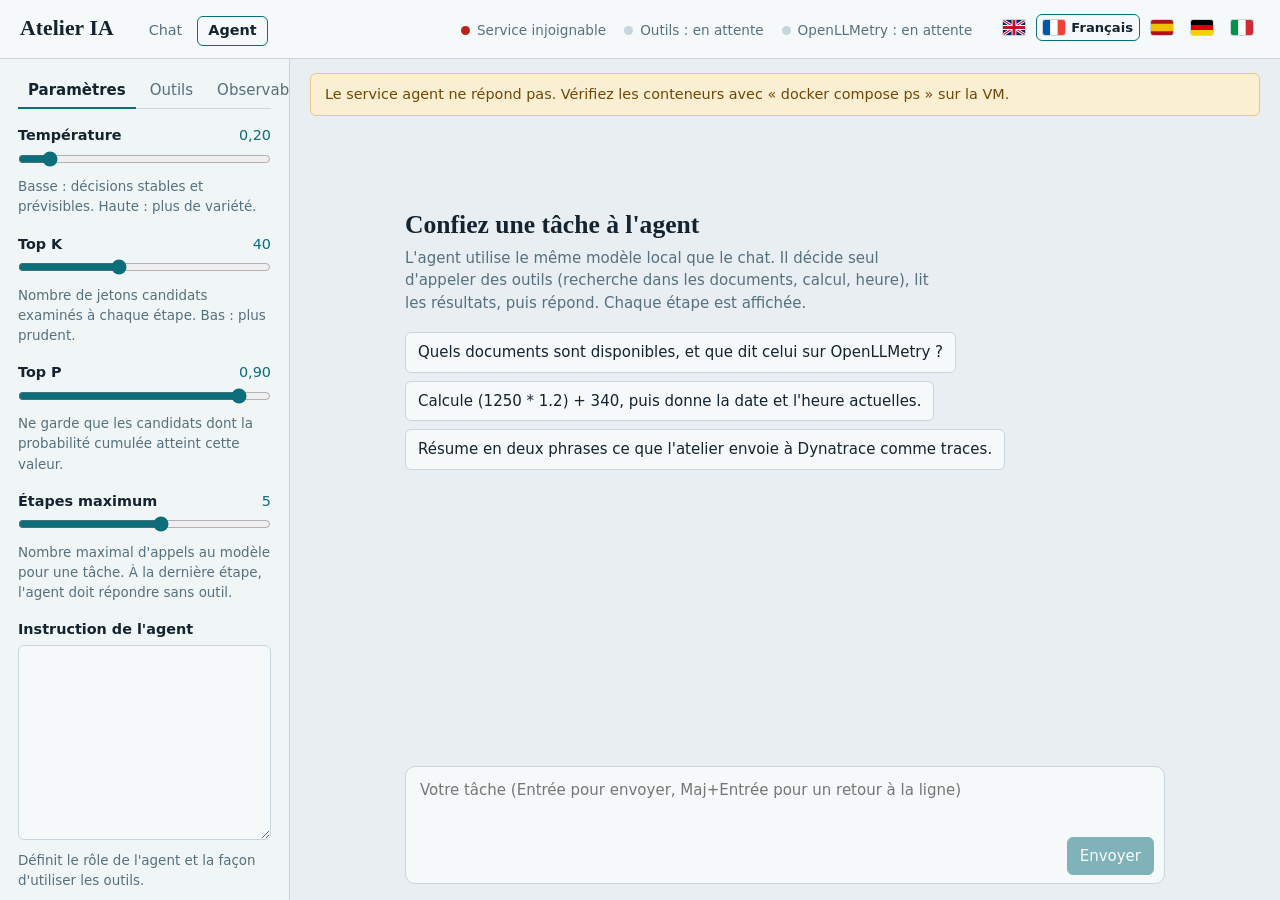
==== stack/web/agent.html @ d4baf5bd "Adding agentic AI, adding MCP exercise" ====
<!doctype html>
<html lang="fr">
<head>
<meta charset="utf-8">
<meta name="viewport" content="width=device-width, initial-scale=1">
<title>Atelier IA - Agent</title>
<link rel="stylesheet" href="common.css">
<style>
  /* agent steps */
  .agent { margin: 0 0 22px; border-left: 3px solid var(--accent); padding-left: 16px; }
  .step { margin: 0 0 12px; }
  .step-h { color: var(--muted); font-size: .78rem; font-weight: 600; text-transform: uppercase; letter-spacing: .04em; margin: 0 0 4px; }
  .step .stext { font-family: var(--serif); font-size: 1.02rem; line-height: 1.6; overflow-wrap: anywhere; }
  .step.thought .stext { color: var(--muted); font-style: italic; }
  .step.final .stext { font-size: 1.05rem; line-height: 1.65; }
  .tool {
    margin: 6px 0; padding: 8px 12px; border-radius: 6px; font-family: var(--ui);
    background: var(--note); color: var(--note-ink); border: 1px solid var(--note-line); font-size: .85rem;
  }
  .tool .th { display: flex; flex-wrap: wrap; gap: 4px 10px; align-items: baseline; }
  .tool .tn { font-weight: 700; font-family: ui-monospace, SFMono-Regular, Menlo, Consolas, monospace; }
  .tool .ta { font-family: ui-monospace, SFMono-Regular, Menlo, Consolas, monospace; font-size: .8rem; overflow-wrap: anywhere; }
  .tool .tr { margin: 6px 0 0; white-space: pre-wrap; overflow-wrap: anywhere; max-height: 9.5em; overflow: auto; cursor: pointer; }
  .tool .tr.open { max-height: none; }
  .tool .wait { opacity: .75; }
  .agent .err { color: var(--err); font-family: var(--ui); font-size: .95rem; }
</style>
</head>
<body>

<header class="top">
  <h1 data-i18n="title">Atelier IA</h1>
  <nav class="pages" aria-label="Pages">
    <a href="/" data-i18n="navChat">Chat</a>
    <a href="/agent.html" aria-current="page" data-i18n="navAgent">Agent</a>
  </nav>
  <div class="status" aria-live="polite">
    <span class="chip" id="st-model"><i class="dot"></i><span></span></span>
    <span class="chip off" id="st-tools"><i class="dot"></i><span></span></span>
    <span class="chip off" id="st-otel"><i class="dot"></i><span></span></span>
  </div>
  <div class="lang" id="lang" role="group" aria-label="Language"></div>
</header>

<div class="shell">
  <aside class="kb">
    <div class="tabs" role="tablist" data-i18n-aria="tabsAria" aria-label="">
      <button type="button" role="tab" id="tab-settings" aria-controls="panel-settings" aria-selected="true" data-i18n="tabSettings">Paramètres</button>
      <button type="button" role="tab" id="tab-tools" aria-controls="panel-tools" aria-selected="false" tabindex="-1" data-i18n="tabTools">Outils</button>
      <button type="button" role="tab" id="tab-obs" aria-controls="panel-obs" aria-selected="false" tabindex="-1" data-i18n="tabObs">Observability</button>
    </div>

    <section id="panel-settings" role="tabpanel" aria-labelledby="tab-settings">
      <div class="field">
        <label for="s-temp"><span data-i18n="temp">Température</span> <output id="o-temp"></output></label>
        <input type="range" id="s-temp" min="0" max="2" step="0.05">
        <p class="hint" data-i18n="tempHint"></p>
      </div>
      <div class="field">
        <label for="s-topk">Top K <output id="o-topk"></output></label>
        <input type="range" id="s-topk" min="1" max="100" step="1">
        <p class="hint" data-i18n="topkHint"></p>
      </div>
      <div class="field">
        <label for="s-topp">Top P <output id="o-topp"></output></label>
        <input type="range" id="s-topp" min="0" max="1" step="0.05">
        <p class="hint" data-i18n="toppHint"></p>
      </div>
      <div class="field">
        <label for="s-steps"><span data-i18n="steps">Étapes maximum</span> <output id="o-steps"></output></label>
        <input type="range" id="s-steps" min="1" max="8" step="1">
        <p class="hint" data-i18n="stepsHint"></p>
      </div>
      <div class="field">
        <label for="s-system" data-i18n="system">Instruction de l'agent</label>
        <textarea id="s-system" rows="9" spellcheck="false"></textarea>
        <p class="hint" data-i18n="systemHint"></p>
      </div>
      <button class="btn ghost" id="s-reset" type="button" data-i18n="reset">Rétablir les valeurs par défaut</button>
      <p class="hint" style="margin-top:10px" data-i18n="resetNote"></p>
    </section>

    <section id="panel-tools" role="tabpanel" aria-labelledby="tab-tools" hidden>
      <p class="hint" data-i18n="toolsHint"></p>
      <ul id="tools-list"></ul>
      <h3 class="mcp-h" id="mcp-head"></h3>
      <ul id="mcp-status"></ul>
    </section>

    <section id="panel-obs" role="tabpanel" aria-labelledby="tab-obs" hidden>
      <p class="hint" data-i18n="obsHint"></p>
      <p class="hint" id="obs-service"></p>
    </section>
  </aside>

  <main class="codeview" id="codeview" hidden>
    <div class="file" id="code-file">app/telemetry.py</div>
    <pre><code id="code-body"></code></pre>
  </main>

  <main class="chat" id="chatview">
    <div id="notice" class="notice" hidden></div>
    <div id="log" role="log" aria-live="polite">
      <div class="col" id="messages">
        <section id="empty">
          <h2 data-i18n="emptyTitle">Confiez une tâche à l'agent</h2>
          <p data-i18n="emptyText"></p>
          <div class="starters">
            <button type="button" data-i18n="starter1"></button>
            <button type="button" data-i18n="starter2"></button>
            <button type="button" data-i18n="starter3"></button>
          </div>
        </section>
      </div>
    </div>
    <form id="composer" autocomplete="off">
      <div class="col">
        <textarea id="q" rows="2" data-i18n-ph="placeholder" data-i18n-aria="qAria" placeholder="" aria-label=""></textarea>
        <div class="row">
          <span class="hint" style="margin:0" id="run-hint"></span>
          <button class="btn" id="send" type="submit" data-i18n="send">Envoyer</button>
        </div>
      </div>
    </form>
  </main>
</div>

<style>
  #tools-list, #mcp-status { list-style: none; margin: 0; padding: 0; }
  .mcp-h { font-size: .8rem; text-transform: uppercase; letter-spacing: .04em; color: var(--muted); margin: 18px 0 6px; }
  #mcp-status li { padding: 5px 0; font-size: .85rem; overflow-wrap: anywhere; }
  #mcp-status li.ko { color: var(--err); }
  #mcp-status li.ok::before { content: "● "; color: var(--ok); }
  #tools-list .src { font-size: .72rem; color: var(--note-ink); background: var(--note); border: 1px solid var(--note-line); border-radius: 4px; padding: 0 5px; margin-left: 6px; font-family: var(--ui); font-weight: 600; }
  #tools-list li { padding: 8px 0; border-bottom: 1px solid var(--line); font-size: .86rem; }
  #tools-list .n { font-family: ui-monospace, SFMono-Regular, Menlo, Consolas, monospace; font-weight: 700; display: block; }
  #tools-list .d { color: var(--muted); }
</style>

<script src="common.js"></script>
<script>
const API = "/agent/api";
const I18N = {
  fr: {
    title: "Atelier IA", pageTitle: "Atelier IA - Agent", navChat: "Chat", navAgent: "Agent", tabsAria: "Panneau latéral",
    tabSettings: "Paramètres", tabTools: "Outils", tabObs: "Observability", mcpNone: "Aucun fichier mcp.json : créez-le dans VS Code web (dossier {file}) pour ajouter des outils MCP.", mcpOk: "{name} : {n} outil(s) MCP", mcpKo: "{name} : {error}", mcpHead: "Serveurs MCP",
    temp: "Température", tempHint: "Basse : décisions stables et prévisibles. Haute : plus de variété.",
    topkHint: "Nombre de jetons candidats examinés à chaque étape. Bas : plus prudent.",
    toppHint: "Ne garde que les candidats dont la probabilité cumulée atteint cette valeur.",
    steps: "Étapes maximum", stepsHint: "Nombre maximal d'appels au modèle pour une tâche. À la dernière étape, l'agent doit répondre sans outil.",
    system: "Instruction de l'agent", systemHint: "Définit le rôle de l'agent et la façon d'utiliser les outils.",
    reset: "Rétablir les valeurs par défaut", resetNote: "Les réglages s'appliquent à la prochaine tâche.",
    toolsHint: "Outils que l'agent peut appeler. Le modèle choisit seul quand et avec quels arguments.",
    obsHint: "Code qui configure OpenLLMetry (Traceloop) pour envoyer les traces de l'agent vers Dynatrace AI Observability.",
    obsLoading: "Chargement du code…", obsFail: "Code indisponible.", obsService: "Service Dynatrace : {service}",
    emptyTitle: "Confiez une tâche à l'agent",
    emptyText: "L'agent utilise le même modèle local que le chat. Il décide seul d'appeler des outils (recherche dans les documents, calcul, heure), lit les résultats, puis répond. Chaque étape est affichée.",
    starter1: "Quels documents sont disponibles, et que dit celui sur OpenLLMetry ?",
    starter2: "Calcule (1250 * 1.2) + 340, puis donne la date et l'heure actuelles.",
    starter3: "Résume en deux phrases ce que l'atelier envoie à Dynatrace comme traces.",
    placeholder: "Votre tâche (Entrée pour envoyer, Maj+Entrée pour un retour à la ligne)", qAria: "Votre tâche", send: "Envoyer",
    stModelWait: "Modèle : en attente", stModelOk: "Modèle : {model}", stModelPull: "Modèle : téléchargement de {model}",
    stTools: "Outils : {n}", stToolsWait: "Outils : en attente",
    stOtelWait: "OpenLLMetry : en attente", stOtelOn: "OpenLLMetry : actif", stOtelOff: "OpenLLMetry : désactivé",
    unreachable: "Service injoignable",
    noticePull: "Le modèle {model} se télécharge sur la VM. L'agent sera disponible dans quelques minutes.",
    noticeDown: "Le service agent ne répond pas. Vérifiez les conteneurs avec « docker compose ps » sur la VM.",
    stepLabel: "Étape {n}", running: "L'agent réfléchit…", toolArgs: "Appel", noResult: "Exécution de l'outil…",
    expand: "Cliquer pour déplier", nothing: "L'agent n'a rien renvoyé.", error: "Erreur {status}",
    metaDone: "{steps} étapes, {n} jetons, {total} s au total. Réglages : température {t}, top K {k}, top P {p}.",
  },
  en: {
    title: "AI Workshop", pageTitle: "AI Workshop - Agent", navChat: "Chat", navAgent: "Agent", tabsAria: "Side panel",
    tabSettings: "Settings", tabTools: "Tools", tabObs: "Observability", mcpNone: "No mcp.json file: create it in VS Code web (folder {file}) to add MCP tools.", mcpOk: "{name}: {n} MCP tool(s)", mcpKo: "{name}: {error}", mcpHead: "MCP servers",
    temp: "Temperature", tempHint: "Low: stable, predictable decisions. High: more variety.",
    topkHint: "Number of candidate tokens considered at each step. Low: more cautious.",
    toppHint: "Keeps only the candidates whose cumulative probability reaches this value.",
    steps: "Maximum steps", stepsHint: "Maximum number of model calls for one task. On the last step the agent must answer without a tool.",
    system: "Agent instruction", systemHint: "Defines the agent's role and how it uses the tools.",
    reset: "Restore default values", resetNote: "Settings apply to the next task.",
    toolsHint: "Tools the agent can call. The model decides on its own when to call them and with which arguments.",
    obsHint: "Code that configures OpenLLMetry (Traceloop) to send the agent traces to Dynatrace AI Observability.",
    obsLoading: "Loading code…", obsFail: "Code unavailable.", obsService: "Dynatrace service: {service}",
    emptyTitle: "Give the agent a task",
    emptyText: "The agent uses the same local model as the chat. It decides on its own to call tools (document search, calculator, clock), reads the results, then answers. Every step is shown.",
    starter1: "Which documents are available, and what does the one about OpenLLMetry say?",
    starter2: "Compute (1250 * 1.2) + 340, then give the current date and time.",
    starter3: "Summarize in two sentences what the workshop sends to Dynatrace as traces.",
    placeholder: "Your task (Enter to send, Shift+Enter for a new line)", qAria: "Your task", send: "Send",
    stModelWait: "Model: waiting", stModelOk: "Model: {model}", stModelPull: "Model: downloading {model}",
    stTools: "Tools: {n}", stToolsWait: "Tools: waiting",
    stOtelWait: "OpenLLMetry: waiting", stOtelOn: "OpenLLMetry: active", stOtelOff: "OpenLLMetry: disabled",
    unreachable: "Service unreachable",
    noticePull: "The model {model} is being downloaded on the VM. The agent will be available in a few minutes.",
    noticeDown: "The agent service is not responding. Check the containers with \"docker compose ps\" on the VM.",
    stepLabel: "Step {n}", running: "The agent is thinking…", toolArgs: "Call", noResult: "Running the tool…",
    expand: "Click to expand", nothing: "The agent returned nothing.", error: "Error {status}",
    metaDone: "{steps} steps, {n} tokens, {total} s total. Settings: temperature {t}, top K {k}, top P {p}.",
  },
  es: {
    title: "Taller de IA", pageTitle: "Taller de IA - Agente", navChat: "Chat", navAgent: "Agente", tabsAria: "Panel lateral",
    tabSettings: "Ajustes", tabTools: "Herramientas", tabObs: "Observability", mcpNone: "Ningún archivo mcp.json: créelo en VS Code web (carpeta {file}) para añadir herramientas MCP.", mcpOk: "{name}: {n} herramienta(s) MCP", mcpKo: "{name}: {error}", mcpHead: "Servidores MCP",
    temp: "Temperatura", tempHint: "Baja: decisiones estables y predecibles. Alta: más variedad.",
    topkHint: "Número de tokens candidatos examinados en cada paso. Bajo: más prudente.",
    toppHint: "Conserva solo los candidatos cuya probabilidad acumulada alcanza este valor.",
    steps: "Pasos máximos", stepsHint: "Número máximo de llamadas al modelo para una tarea. En el último paso, el agente debe responder sin herramienta.",
    system: "Instrucción del agente", systemHint: "Define el rol del agente y cómo usa las herramientas.",
    reset: "Restablecer valores predeterminados", resetNote: "Los ajustes se aplican a la siguiente tarea.",
    toolsHint: "Herramientas que el agente puede llamar. El modelo decide solo cuándo y con qué argumentos.",
    obsHint: "Código que configura OpenLLMetry (Traceloop) para enviar las trazas del agente a Dynatrace AI Observability.",
    obsLoading: "Cargando el código…", obsFail: "Código no disponible.", obsService: "Servicio Dynatrace: {service}",
    emptyTitle: "Encargue una tarea al agente",
    emptyText: "El agente usa el mismo modelo local que el chat. Decide solo llamar a herramientas (búsqueda en documentos, calculadora, hora), lee los resultados y responde. Se muestra cada paso.",
    starter1: "¿Qué documentos hay disponibles y qué dice el de OpenLLMetry?",
    starter2: "Calcula (1250 * 1.2) + 340 y luego indica la fecha y hora actuales.",
    starter3: "Resume en dos frases qué trazas envía el taller a Dynatrace.",
    placeholder: "Su tarea (Intro para enviar, Mayús+Intro para salto de línea)", qAria: "Su tarea", send: "Enviar",
    stModelWait: "Modelo: en espera", stModelOk: "Modelo: {model}", stModelPull: "Modelo: descargando {model}",
    stTools: "Herramientas: {n}", stToolsWait: "Herramientas: en espera",
    stOtelWait: "OpenLLMetry: en espera", stOtelOn: "OpenLLMetry: activo", stOtelOff: "OpenLLMetry: desactivado",
    unreachable: "Servicio inaccesible",
    noticePull: "El modelo {model} se está descargando en la VM. El agente estará disponible en unos minutos.",
    noticeDown: "El servicio del agente no responde. Compruebe los contenedores con «docker compose ps» en la VM.",
    stepLabel: "Paso {n}", running: "El agente está pensando…", toolArgs: "Llamada", noResult: "Ejecutando la herramienta…",
    expand: "Clic para desplegar", nothing: "El agente no ha devuelto nada.", error: "Error {status}",
    metaDone: "{steps} pasos, {n} tokens, {total} s en total. Ajustes: temperatura {t}, top K {k}, top P {p}.",
  },
  de: {
    title: "KI-Workshop", pageTitle: "KI-Workshop - Agent", navChat: "Chat", navAgent: "Agent", tabsAria: "Seitenleiste",
    tabSettings: "Einstellungen", tabTools: "Werkzeuge", tabObs: "Observability", mcpNone: "Keine mcp.json-Datei: Legen Sie sie in VS Code web an (Ordner {file}), um MCP-Werkzeuge hinzuzufügen.", mcpOk: "{name}: {n} MCP-Werkzeug(e)", mcpKo: "{name}: {error}", mcpHead: "MCP-Server",
    temp: "Temperatur", tempHint: "Niedrig: stabile, vorhersehbare Entscheidungen. Hoch: mehr Abwechslung.",
    topkHint: "Anzahl der in jedem Schritt geprüften Kandidaten-Tokens. Niedrig: vorsichtiger.",
    toppHint: "Behält nur die Kandidaten, deren kumulierte Wahrscheinlichkeit diesen Wert erreicht.",
    steps: "Maximale Schritte", stepsHint: "Maximale Anzahl Modellaufrufe pro Aufgabe. Im letzten Schritt muss der Agent ohne Werkzeug antworten.",
    system: "Anweisung des Agenten", systemHint: "Legt die Rolle des Agenten fest und wie er die Werkzeuge nutzt.",
    reset: "Standardwerte wiederherstellen", resetNote: "Die Einstellungen gelten für die nächste Aufgabe.",
    toolsHint: "Werkzeuge, die der Agent aufrufen kann. Das Modell entscheidet selbst, wann und mit welchen Argumenten.",
    obsHint: "Code, der OpenLLMetry (Traceloop) konfiguriert, um die Agent-Traces an Dynatrace AI Observability zu senden.",
    obsLoading: "Code wird geladen…", obsFail: "Code nicht verfügbar.", obsService: "Dynatrace-Dienst: {service}",
    emptyTitle: "Geben Sie dem Agenten eine Aufgabe",
    emptyText: "Der Agent nutzt dasselbe lokale Modell wie der Chat. Er entscheidet selbst, Werkzeuge aufzurufen (Dokumentsuche, Taschenrechner, Uhr), liest die Ergebnisse und antwortet. Jeder Schritt wird angezeigt.",
    starter1: "Welche Dokumente sind verfügbar, und was steht in dem zu OpenLLMetry?",
    starter2: "Berechne (1250 * 1.2) + 340 und nenne dann Datum und Uhrzeit.",
    starter3: "Fasse in zwei Sätzen zusammen, welche Traces der Workshop an Dynatrace sendet.",
    placeholder: "Ihre Aufgabe (Enter zum Senden, Umschalt+Enter für einen Zeilenumbruch)", qAria: "Ihre Aufgabe", send: "Senden",
    stModelWait: "Modell: wartet", stModelOk: "Modell: {model}", stModelPull: "Modell: Download von {model}",
    stTools: "Werkzeuge: {n}", stToolsWait: "Werkzeuge: warten",
    stOtelWait: "OpenLLMetry: wartet", stOtelOn: "OpenLLMetry: aktiv", stOtelOff: "OpenLLMetry: deaktiviert",
    unreachable: "Dienst nicht erreichbar",
    noticePull: "Das Modell {model} wird auf die VM heruntergeladen. Der Agent ist in wenigen Minuten verfügbar.",
    noticeDown: "Der Agent-Dienst antwortet nicht. Prüfen Sie die Container mit „docker compose ps“ auf der VM.",
    stepLabel: "Schritt {n}", running: "Der Agent denkt nach…", toolArgs: "Aufruf", noResult: "Werkzeug läuft…",
    expand: "Zum Ausklappen klicken", nothing: "Der Agent hat nichts zurückgegeben.", error: "Fehler {status}",
    metaDone: "{steps} Schritte, {n} Tokens, {total} s insgesamt. Einstellungen: Temperatur {t}, Top K {k}, Top P {p}.",
  },
  it: {
    title: "Laboratorio IA", pageTitle: "Laboratorio IA - Agente", navChat: "Chat", navAgent: "Agente", tabsAria: "Pannello laterale",
    tabSettings: "Impostazioni", tabTools: "Strumenti", tabObs: "Observability", mcpNone: "Nessun file mcp.json: crealo in VS Code web (cartella {file}) per aggiungere strumenti MCP.", mcpOk: "{name}: {n} strumento/i MCP", mcpKo: "{name}: {error}", mcpHead: "Server MCP",
    temp: "Temperatura", tempHint: "Bassa: decisioni stabili e prevedibili. Alta: più varietà.",
    topkHint: "Numero di token candidati esaminati a ogni passo. Basso: più prudente.",
    toppHint: "Mantiene solo i candidati la cui probabilità cumulativa raggiunge questo valore.",
    steps: "Passi massimi", stepsHint: "Numero massimo di chiamate al modello per un compito. All'ultimo passo l'agente deve rispondere senza strumenti.",
    system: "Istruzione dell'agente", systemHint: "Definisce il ruolo dell'agente e come usa gli strumenti.",
    reset: "Ripristina i valori predefiniti", resetNote: "Le impostazioni si applicano al prossimo compito.",
    toolsHint: "Strumenti che l'agente può chiamare. Il modello decide da solo quando e con quali argomenti.",
    obsHint: "Codice che configura OpenLLMetry (Traceloop) per inviare le tracce dell'agente a Dynatrace AI Observability.",
    obsLoading: "Caricamento del codice…", obsFail: "Codice non disponibile.", obsService: "Servizio Dynatrace: {service}",
    emptyTitle: "Affida un compito all'agente",
    emptyText: "L'agente usa lo stesso modello locale della chat. Decide da solo di chiamare strumenti (ricerca nei documenti, calcolatrice, orologio), legge i risultati e risponde. Ogni passo è mostrato.",
    starter1: "Quali documenti sono disponibili e cosa dice quello su OpenLLMetry?",
    starter2: "Calcola (1250 * 1.2) + 340, poi indica la data e l'ora attuali.",
    starter3: "Riassumi in due frasi quali tracce il laboratorio invia a Dynatrace.",
    placeholder: "Il tuo compito (Invio per inviare, Maiusc+Invio per andare a capo)", qAria: "Il tuo compito", send: "Invia",
    stModelWait: "Modello: in attesa", stModelOk: "Modello: {model}", stModelPull: "Modello: download di {model}",
    stTools: "Strumenti: {n}", stToolsWait: "Strumenti: in attesa",
    stOtelWait: "OpenLLMetry: in attesa", stOtelOn: "OpenLLMetry: attivo", stOtelOff: "OpenLLMetry: disattivato",
    unreachable: "Servizio non raggiungibile",
    noticePull: "Il modello {model} è in download sulla VM. L'agente sarà disponibile tra pochi minuti.",
    noticeDown: "Il servizio agente non risponde. Controlla i container con «docker compose ps» sulla VM.",
    stepLabel: "Passo {n}", running: "L'agente sta pensando…", toolArgs: "Chiamata", noResult: "Esecuzione dello strumento…",
    expand: "Clicca per espandere", nothing: "L'agente non ha restituito nulla.", error: "Errore {status}",
    metaDone: "{steps} passi, {n} token, {total} s in totale. Impostazioni: temperatura {t}, top K {k}, top P {p}.",
  },
};
const i18n = makeI18n(I18N);
const t = i18n.t;

const logEl = $("log"), messages = $("messages"), qEl = $("q"), sendBtn = $("send");
let history = [], busy = false, health = null, linkDown = false, toolsInfo = [];

/* ---------- status ---------- */
function setChip(id, cls, label) { const el = $(id); el.className = "chip " + cls; el.lastElementChild.textContent = label; }
function showNotice(text) { const n = $("notice"); n.hidden = !text; n.textContent = text || ""; }
function renderStatus() {
  const h = health;
  if (!h) {
    setChip("st-model", linkDown ? "err" : "", t(linkDown ? "unreachable" : "stModelWait"));
    setChip("st-tools", "off", t("stToolsWait")); setChip("st-otel", "off", t("stOtelWait"));
    showNotice(linkDown ? t("noticeDown") : ""); $("obs-service").textContent = ""; return;
  }
  setChip("st-model", h.models_ready ? "ok" : "", t(h.models_ready ? "stModelOk" : "stModelPull", { model: h.model }));
  setChip("st-tools", "ok", t("stTools", { n: h.tools.length }));
  setChip("st-otel", h.openllmetry ? "ok" : "off", t(h.openllmetry ? "stOtelOn" : "stOtelOff") + (h.openllmetry ? " (" + h.service + ")" : ""));
  $("obs-service").textContent = t("obsService", { service: h.service });
  showNotice(h.models_ready ? "" : t("noticePull", { model: h.model }));
  renderMcp();
}
function renderMcp() {
  const m = health && health.mcp, ul = $("mcp-status");
  $("mcp-head").textContent = t("mcpHead");
  ul.innerHTML = "";
  const add = (cls, text) => { const li = document.createElement("li"); li.className = cls; li.textContent = text; ul.append(li); };
  if (!m || (!m.configured && !m.servers.length)) { add("", t("mcpNone", { file: m ? m.file : "/workspace/mcp/mcp.json" })); return; }
  if (m.error) add("ko", m.error);
  for (const s of m.servers) add(s.ok ? "ok" : "ko", s.ok ? t("mcpOk", { name: s.name, n: s.tools.length }) : t("mcpKo", { name: s.name, error: s.error }));
}
async function refreshHealth() {
  try {
    health = await (await fetch(API + "/api/health")).json(); linkDown = false; loadSettings();
    const sig = JSON.stringify(health.tools);
    if (sig !== toolsSig) { toolsSig = sig; loadTools(); }
  } catch { health = null; linkDown = true; }
  renderStatus(); updateSend();
}
function updateSend() { sendBtn.disabled = busy || !(health && health.models_ready); }

/* ---------- settings ---------- */
const FIELDS = [["temperature", "s-temp", "o-temp", 2], ["top_k", "s-topk", "o-topk", 0], ["top_p", "s-topp", "o-topp", 2], ["max_steps", "s-steps", "o-steps", 0]];
let defaults = { temperature: 0.2, top_k: 40, top_p: 0.9, max_steps: 5, system_prompt: "" };
let settings = { ...defaults }, settingsLoaded = false;
function saveSettings() { try { localStorage.setItem("ailab.agent.settings", JSON.stringify(settings)); } catch {} }
function paintSettings() {
  for (const [key, inputId, outId, digits] of FIELDS) { $(inputId).value = settings[key]; $(outId).textContent = i18n.num(settings[key], digits); }
  $("s-system").value = settings.system_prompt;
}
async function loadSettings() {
  if (settingsLoaded) return;
  try { defaults = await (await fetch(API + "/api/settings")).json(); } catch { return; }
  let stored = {};
  try { stored = JSON.parse(localStorage.getItem("ailab.agent.settings") || "{}"); } catch {}
  settings = { ...defaults, ...stored };
  if (!settings.system_prompt) settings.system_prompt = defaults.system_prompt;
  settingsLoaded = true; paintSettings();
}
for (const [key, inputId, outId, digits] of FIELDS) {
  $(inputId).addEventListener("input", (e) => { settings[key] = Number(e.target.value); $(outId).textContent = i18n.num(settings[key], digits); saveSettings(); });
}
$("s-system").addEventListener("input", (e) => { settings.system_prompt = e.target.value; saveSettings(); });
$("s-reset").onclick = () => { settings = { ...defaults }; paintSettings(); saveSettings(); };

/* ---------- tools list ---------- */
let toolsSig = "";
async function loadTools() {
  try { toolsInfo = await (await fetch(API + "/api/tools")).json(); } catch { toolsSig = ""; return; }
  const ul = $("tools-list"); ul.innerHTML = "";
  for (const tl of toolsInfo) {
    const li = document.createElement("li");
    li.innerHTML = '<span class="n"></span><span class="d"></span>';
    li.querySelector(".n").textContent = tl.name; li.querySelector(".d").textContent = tl.description;
    if (tl.source && tl.source !== "local") { const b = document.createElement("span"); b.className = "src"; b.textContent = "MCP · " + tl.source; li.querySelector(".n").append(b); }
    ul.append(li);
  }
}

/* ---------- side panel tabs ---------- */
const tabs = [["tab-settings", "panel-settings"], ["tab-tools", "panel-tools"], ["tab-obs", "panel-obs"]];
let codeLoaded = false;
async function loadCode() {
  if (codeLoaded) return;
  $("code-body").textContent = t("obsLoading");
  try {
    const j = await (await fetch(API + "/api/observability/code")).json();
    $("code-file").textContent = j.file; $("code-body").textContent = j.code; codeLoaded = true;
  } catch { $("code-body").textContent = t("obsFail"); }
}
function selectTab(i) {
  tabs.forEach(([tab, panel], j) => { $(tab).setAttribute("aria-selected", j === i); $(tab).tabIndex = j === i ? 0 : -1; $(panel).hidden = j !== i; });
  const obs = tabs[i][0] === "tab-obs";
  $("chatview").hidden = obs; $("codeview").hidden = !obs;
  if (obs) loadCode();
  $(tabs[i][0]).focus();
}
tabs.forEach(([tab], i) => {
  $(tab).addEventListener("click", () => selectTab(i));
  $(tab).addEventListener("keydown", (e) => {
    if (e.key === "ArrowRight") { e.preventDefault(); selectTab((i + 1) % tabs.length); }
    if (e.key === "ArrowLeft") { e.preventDefault(); selectTab((i + tabs.length - 1) % tabs.length); }
  });
});

/* ---------- agent run ---------- */
const scrollDown = () => { logEl.scrollTop = logEl.scrollHeight; };
function addUser(text) { const d = document.createElement("div"); d.className = "msg user"; d.textContent = text; messages.append(d); scrollDown(); }
function newStep(run, n) {
  const d = document.createElement("section"); d.className = "step";
  d.innerHTML = '<p class="step-h"></p><div class="stext"></div>';
  d.querySelector(".step-h").textContent = t("stepLabel", { n });
  d.dataset.n = n; d.text = "";
  run.querySelector(".steps").append(d); return d;
}
function newToolCard(step, name, args) {
  const c = document.createElement("div"); c.className = "tool";
  c.innerHTML = '<div class="th"><span class="tn"></span><span class="ta"></span></div><p class="tr wait"></p>';
  c.querySelector(".tn").textContent = name;
  c.querySelector(".ta").textContent = JSON.stringify(args);
  const r = c.querySelector(".tr"); r.textContent = t("noResult"); r.title = t("expand"); r.onclick = () => r.classList.toggle("open");
  step.append(c); return c;
}

async function ask(task) {
  if (busy || !task.trim()) return;
  busy = true; updateSend();
  const empty = $("empty"); if (empty) empty.remove();
  addUser(task);
  const run = document.createElement("article"); run.className = "agent";
  run.innerHTML = '<div class="steps"></div><p class="thinking"></p><p class="meta"></p>';
  run.querySelector(".thinking").textContent = t("running");
  messages.append(run); scrollDown();
  const thinking = run.querySelector(".thinking"), meta = run.querySelector(".meta");
  const used = { ...settings };
  let step = null, finalText = "", errored = false, final = null, lastCard = null;

  try {
    const res = await fetch(API + "/api/chat", {
      method: "POST", headers: { "Content-Type": "application/json" },
      body: JSON.stringify({
        message: task, history: history.slice(-6), system_prompt: used.system_prompt, max_steps: used.max_steps,
        temperature: used.temperature, top_k: used.top_k, top_p: used.top_p,
      }),
    });
    if (!res.ok) { const j = await res.json().catch(() => ({})); throw new Error(j.detail || t("error", { status: res.status })); }
    const reader = res.body.getReader(), dec = new TextDecoder(); let buf = "";
    while (true) {
      const { value, done } = await reader.read(); if (done) break;
      buf += dec.decode(value, { stream: true });
      let i;
      while ((i = buf.indexOf("\n\n")) >= 0) {
        const raw = buf.slice(0, i); buf = buf.slice(i + 2);
        let ev = "message", data = "";
        for (const line of raw.split("\n")) { if (line.startsWith("event:")) ev = line.slice(6).trim(); else if (line.startsWith("data:")) data += line.slice(5).trim(); }
        if (!data) continue;
        const j = JSON.parse(data);
        if (ev === "step") { step = newStep(run, j.n); }
        else if (ev === "token" && step) { step.text += j.text; step.querySelector(".stext").innerHTML = md(step.text); }
        else if (ev === "tool_call" && step) { step.classList.add("thought"); lastCard = newToolCard(step, j.name, j.args); }
        else if (ev === "tool_result" && lastCard) {
          const r = lastCard.querySelector(".tr"); r.classList.remove("wait"); r.textContent = j.result;
        }
        else if (ev === "done") final = j;
        else if (ev === "error") { errored = true; const p = document.createElement("p"); p.className = "err"; p.textContent = j.text; run.querySelector(".steps").append(p); }
        scrollDown();
      }
    }
    // the last step without tool call is the answer
    const steps = run.querySelectorAll(".step");
    const last = steps[steps.length - 1];
    if (last && !last.querySelector(".tool")) { last.classList.add("final"); finalText = last.text; }
    if (final) meta.textContent = t("metaDone", { steps: final.steps, n: final.tokens, total: final.total_s,
      t: i18n.num(used.temperature, 2), k: used.top_k, p: i18n.num(used.top_p, 2) });
    if (!finalText && !errored) { const p = document.createElement("p"); p.textContent = t("nothing"); run.querySelector(".steps").append(p); }
  } catch (err) {
    errored = true;
    const p = document.createElement("p"); p.className = "err"; p.textContent = err.message; run.querySelector(".steps").append(p);
  }
  thinking.remove();
  if (!errored && finalText) history.push({ role: "user", content: task }, { role: "assistant", content: finalText });
  busy = false; updateSend(); qEl.focus();
}

$("composer").addEventListener("submit", (e) => { e.preventDefault(); const q = qEl.value; qEl.value = ""; ask(q); });
qEl.addEventListener("keydown", (e) => { if (e.key === "Enter" && !e.shiftKey && !e.isComposing) { e.preventDefault(); $("composer").requestSubmit(); } });
document.querySelectorAll(".starters button").forEach((b) => b.addEventListener("click", () => ask(b.textContent)));

/* ---------- language ---------- */
i18n.switcher("lang", () => { renderStatus(); renderMcp(); paintSettings(); document.querySelectorAll(".thinking").forEach((el) => { el.textContent = t("running"); }); });
i18n.apply(); renderStatus(); paintSettings();
refreshHealth();
setInterval(refreshHealth, 5000);
</script>
</body>
</html>
---- stack/web/common.css ----
:root {
    color-scheme: light dark;
    --bg: #E8EEF1;
    --panel: #F6F9FA;
    --ink: #13232F;
    --muted: #55707F;
    --line: #C7D5DC;
    --accent: #0B6E7A;
    --accent-ink: #FFFFFF;
    --note: #FBEFD3;
    --note-ink: #6E4704;
    --note-line: #E6C985;
    --ok: #1E7A46;
    --warn: #B7791F;
    --err: #B3261E;
    --ui: system-ui, -apple-system, "Segoe UI", Roboto, "Helvetica Neue", sans-serif;
    --serif: "Iowan Old Style", Charter, "Palatino Linotype", Georgia, serif;
  }
  @media (prefers-color-scheme: dark) {
    :root {
      --bg: #0C1820;
      --panel: #12242D;
      --ink: #E3ECF0;
      --muted: #8DA3AF;
      --line: #25404C;
      --accent: #3DB4C2;
      --accent-ink: #062228;
      --note: #2B2412;
      --note-ink: #EBCB8B;
      --note-line: #5B4A1E;
      --ok: #4CC47D;
      --warn: #E0A33A;
      --err: #FF8A80;
    }
  }

  * { box-sizing: border-box; }
  html, body { height: 100%; }
  body {
    margin: 0;
    font-family: var(--ui);
    font-size: 15px;
    line-height: 1.5;
    background: var(--bg);
    color: var(--ink);
    display: grid;
    grid-template-rows: auto minmax(0, 1fr);
  }
  :focus-visible { outline: 2px solid var(--accent); outline-offset: 2px; }

  /* ---- top bar ---- */
  .top {
    display: flex; flex-wrap: wrap; align-items: baseline; gap: 6px 24px;
    padding: 12px 20px;
    border-bottom: 1px solid var(--line);
    background: var(--panel);
  }
  .top h1 { margin: 0; font-family: var(--serif); font-size: 1.35rem; font-weight: 700; letter-spacing: .005em; }
  .lang { display: flex; gap: 4px; }
  .lang button {
    font: inherit; font-size: .82rem; cursor: pointer; display: inline-flex; align-items: center; gap: 6px;
    padding: 3px 6px; border-radius: 6px; border: 1px solid transparent; background: none; color: var(--muted);
  }
  .lang button:hover { border-color: var(--line); }
  .lang button[aria-pressed="true"] { border-color: var(--accent); color: var(--ink); font-weight: 600; }
  .lang button:not([aria-pressed="true"]) .ln { display: none; }
  .lang svg { width: 22px; height: 15px; border-radius: 2px; box-shadow: 0 0 0 1px var(--line); flex: none; }
  .status { display: flex; flex-wrap: wrap; gap: 6px 18px; margin-left: auto; color: var(--muted); font-size: .85rem; }
  .chip { display: inline-flex; align-items: center; gap: 7px; }
  .dot { width: 9px; height: 9px; border-radius: 50%; background: var(--warn); flex: none; }
  .chip.ok .dot { background: var(--ok); }
  .chip.off .dot { background: var(--line); }
  .chip.err .dot { background: var(--err); }

  /* ---- layout ---- */
  .shell { display: grid; grid-template-columns: 290px minmax(0, 1fr); min-height: 0; }
  .kb {
    border-right: 1px solid var(--line); padding: 18px; overflow: auto;
    background: color-mix(in srgb, var(--panel) 60%, var(--bg));
  }
  .tabs { display: flex; gap: 4px; margin: -4px 0 16px; border-bottom: 1px solid var(--line); }
  .tabs button {
    font: inherit; cursor: pointer; background: none; border: 0; border-bottom: 2px solid transparent;
    color: var(--muted); padding: 6px 10px; margin-bottom: -1px;
  }
  .tabs button[aria-selected="true"] { color: var(--ink); border-bottom-color: var(--accent); font-weight: 600; }
  .field { margin: 0 0 16px; }
  .field label { display: flex; justify-content: space-between; align-items: baseline; font-size: .9rem; font-weight: 600; margin-bottom: 4px; }
  .field output { font-weight: 400; color: var(--accent); font-variant-numeric: tabular-nums; }
  .field input[type=range] { width: 100%; margin: 0; accent-color: var(--accent); }
  .field textarea {
    width: 100%; resize: vertical; font: inherit; font-size: .85rem; line-height: 1.45; padding: 8px;
    border-radius: 6px; border: 1px solid var(--line); background: var(--panel); color: var(--ink);
  }
  .field .hint { margin: 4px 0 0; }
  .hint { margin: 0 0 14px; color: var(--muted); font-size: .84rem; }
  #docs { list-style: none; margin: 0 0 14px; padding: 0; }
  #docs li { display: flex; align-items: center; gap: 8px; padding: 7px 0; border-bottom: 1px solid var(--line); font-size: .88rem; }
  #docs .name { flex: 1; min-width: 0; overflow-wrap: anywhere; }
  #docs .n { color: var(--muted); font-size: .8rem; white-space: nowrap; }
  #docs button { all: unset; cursor: pointer; color: var(--muted); padding: 2px 6px; border-radius: 4px; font-size: .8rem; }
  #docs button:hover { color: var(--err); }
  #docs button:focus-visible { outline: 2px solid var(--accent); }
  .empty-docs { color: var(--muted); font-size: .85rem; }
  .btn {
    font: inherit; cursor: pointer; border-radius: 6px; padding: 7px 12px;
    border: 1px solid var(--accent); background: var(--accent); color: var(--accent-ink);
  }
  .btn.ghost { background: transparent; color: var(--accent); }
  .btn:disabled { opacity: .5; cursor: not-allowed; }
  .kb-actions { display: flex; flex-direction: column; gap: 8px; }
  #kb-msg { margin: 10px 0 0; font-size: .82rem; color: var(--muted); min-height: 1.2em; }

  .codeview { display: flex; flex-direction: column; min-height: 0; min-width: 0; padding: 16px 20px; gap: 10px; }
  .codeview[hidden] { display: none; }
  .codeview .file { font-family: ui-monospace, SFMono-Regular, Menlo, Consolas, monospace; font-size: .85rem; color: var(--muted); }
  .codeview pre {
    flex: 1; margin: 0; overflow: auto; padding: 12px 14px; border-radius: 8px; border: 1px solid var(--line);
    background: var(--panel); font-family: ui-monospace, SFMono-Regular, Menlo, Consolas, monospace; font-size: .82rem; line-height: 1.5; tab-size: 4;
  }
  .chat { display: flex; flex-direction: column; min-height: 0; min-width: 0; }
  .notice {
    margin: 14px 20px 0; padding: 10px 14px; border-radius: 6px;
    background: var(--note); color: var(--note-ink); border: 1px solid var(--note-line); font-size: .9rem;
  }
  #log { flex: 1; overflow: auto; padding: 22px 20px 10px; scroll-behavior: smooth; }
  .col { max-width: 760px; margin: 0 auto; }

  /* ---- empty state ---- */
  #empty h2 { font-family: var(--serif); font-size: 1.6rem; margin: 8vh 0 6px; line-height: 1.2; }
  #empty p { color: var(--muted); margin: 0 0 18px; max-width: 56ch; }
  .starters { display: flex; flex-direction: column; align-items: flex-start; gap: 8px; }
  .starters button {
    font: inherit; cursor: pointer; text-align: left; padding: 8px 12px; border-radius: 6px;
    border: 1px solid var(--line); background: var(--panel); color: var(--ink);
  }
  .starters button:hover { border-color: var(--accent); }

  /* ---- messages ---- */
  .msg { margin: 0 0 22px; }
  .msg.user {
    margin-left: auto; width: fit-content; max-width: 88%;
    padding: 9px 14px; border-radius: 10px 10px 2px 10px;
    background: var(--panel); border: 1px solid var(--line); white-space: pre-wrap; overflow-wrap: anywhere;
  }
  .msg.bot { border-left: 3px solid var(--accent); padding-left: 16px; }
  .msg.bot .body { font-family: var(--serif); font-size: 1.05rem; line-height: 1.65; overflow-wrap: anywhere; }
  .body p { margin: 0 0 .8em; }
  .body ul, .body ol { margin: 0 0 .8em; padding-left: 1.4em; }
  .body h4 { margin: .9em 0 .3em; font-family: var(--ui); font-size: .95rem; }
  .body code { font-family: ui-monospace, SFMono-Regular, Menlo, Consolas, monospace; font-size: .86em; background: var(--panel); border: 1px solid var(--line); border-radius: 4px; padding: 0 4px; }
  .body pre { overflow: auto; background: var(--panel); border: 1px solid var(--line); border-radius: 6px; padding: 10px 12px; }
  .body pre code { background: none; border: 0; padding: 0; }
  .body .err { color: var(--err); font-family: var(--ui); font-size: .95rem; }
  .thinking { color: var(--muted); font-family: var(--ui); font-size: .92rem; }
  .cite {
    display: inline-block; min-width: 1.35em; margin: 0 1px; padding: 0 4px; text-align: center; cursor: pointer;
    font-family: var(--ui); font-size: .72rem; font-weight: 600; line-height: 1.5; vertical-align: super;
    border-radius: 4px; background: var(--note); color: var(--note-ink); border: 1px solid var(--note-line);
  }
  .cite:hover { border-color: var(--note-ink); }

  .passages { margin-top: 10px; font-family: var(--ui); }
  .passages summary { cursor: pointer; color: var(--muted); font-size: .85rem; width: fit-content; }
  .passages ol { list-style: none; margin: 8px 0 0; padding: 0; display: grid; gap: 8px; }
  .passages li {
    padding: 8px 12px; border-radius: 6px; background: var(--note); color: var(--note-ink);
    border: 1px solid var(--note-line); font-size: .85rem;
  }
  .passages li.flash { animation: flash 1.2s ease-out; }
  @keyframes flash { from { box-shadow: 0 0 0 3px var(--accent); } to { box-shadow: 0 0 0 3px transparent; } }
  .ph { display: flex; align-items: center; gap: 10px; font-weight: 600; }
  .ph .src { flex: 1; min-width: 0; overflow-wrap: anywhere; }
  .bar { width: 64px; height: 5px; border-radius: 3px; background: color-mix(in srgb, var(--note-ink) 20%, transparent); overflow: hidden; flex: none; }
  .bar i { display: block; height: 100%; background: var(--note-ink); }
  .pct { font-weight: 400; font-variant-numeric: tabular-nums; min-width: 3.2em; text-align: right; }
  .pt { margin: 6px 0 0; display: -webkit-box; -webkit-line-clamp: 3; -webkit-box-orient: vertical; overflow: hidden; cursor: pointer; white-space: pre-wrap; }
  .pt.open { display: block; }
  .meta { margin: 8px 0 0; color: var(--muted); font-size: .8rem; font-variant-numeric: tabular-nums; }

  /* ---- composer ---- */
  #composer { padding: 10px 20px 16px; }
  #composer .col { border: 1px solid var(--line); border-radius: 10px; background: var(--panel); padding: 8px 10px; }
  #q {
    width: 100%; resize: none; border: 0; background: transparent; color: var(--ink);
    font: inherit; padding: 4px 4px 6px; max-height: 30vh;
  }
  #q:focus { outline: none; }
  #composer .col:focus-within { border-color: var(--accent); }
  .row { display: flex; align-items: center; justify-content: space-between; gap: 12px; flex-wrap: wrap; }
  .check { display: inline-flex; align-items: center; gap: 8px; color: var(--muted); font-size: .88rem; cursor: pointer; }

  @media (max-width: 820px) {
    body { grid-template-rows: auto minmax(0, 1fr); }
    .shell { grid-template-columns: 1fr; grid-template-rows: auto minmax(0, 1fr); }
    .kb { border-right: 0; border-bottom: 1px solid var(--line); max-height: 42vh; }
    .status { margin-left: 0; }
    .lang { margin-left: auto; }
  }
  @media (prefers-reduced-motion: reduce) {
    #log { scroll-behavior: auto; }
    .passages li.flash { animation: none; outline: 2px solid var(--accent); }
  }

  /* ---- page navigation (Chat / Agent) ---- */
  .pages { display: flex; gap: 4px; }
  .pages a {
    color: var(--muted); text-decoration: none; font-size: .9rem; padding: 3px 10px; border-radius: 6px;
    border: 1px solid transparent;
  }
  .pages a:hover { border-color: var(--line); }
  .pages a[aria-current="page"] { color: var(--ink); font-weight: 600; border-color: var(--accent); }
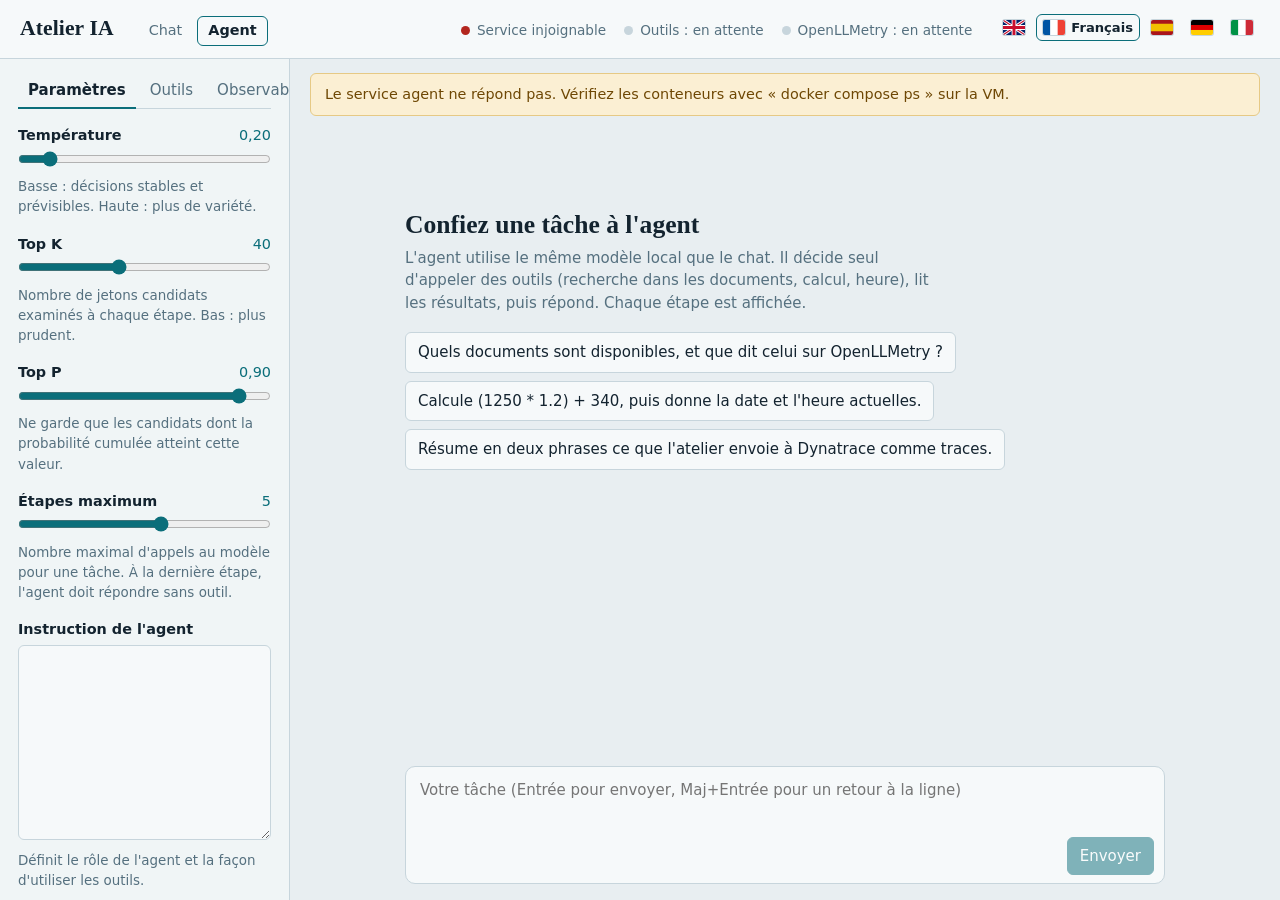
==== commit b4c7fa1e: "resolved issue with Agent AI" ====
--- a/stack/web/agent.html
+++ b/stack/web/agent.html
@@ -139,7 +139,8 @@
 
 <script src="common.js"></script>
 <script>
-const API = "/agent/api";
+const getJSON = async (url) => { const r = await fetch(url); if (!r.ok) throw new Error(url + " " + r.status); return r.json(); };
+const API = "/agent";   // nginx: /agent/api/* -> agent-api /api/*
 const I18N = {
   fr: {
     title: "Atelier IA", pageTitle: "Atelier IA - Agent", navChat: "Chat", navAgent: "Agent", tabsAria: "Panneau latéral",
@@ -316,7 +317,7 @@
 }
 async function refreshHealth() {
   try {
-    health = await (await fetch(API + "/api/health")).json(); linkDown = false; loadSettings();
+    health = await getJSON(API + "/api/health"); linkDown = false; loadSettings();
     const sig = JSON.stringify(health.tools);
     if (sig !== toolsSig) { toolsSig = sig; loadTools(); }
   } catch { health = null; linkDown = true; }
@@ -335,7 +336,7 @@
 }
 async function loadSettings() {
   if (settingsLoaded) return;
-  try { defaults = await (await fetch(API + "/api/settings")).json(); } catch { return; }
+  try { defaults = await getJSON(API + "/api/settings"); } catch { return; }
   let stored = {};
   try { stored = JSON.parse(localStorage.getItem("ailab.agent.settings") || "{}"); } catch {}
   settings = { ...defaults, ...stored };
@@ -351,7 +352,7 @@
 /* ---------- tools list ---------- */
 let toolsSig = "";
 async function loadTools() {
-  try { toolsInfo = await (await fetch(API + "/api/tools")).json(); } catch { toolsSig = ""; return; }
+  try { toolsInfo = await getJSON(API + "/api/tools"); } catch { toolsSig = ""; return; }
   const ul = $("tools-list"); ul.innerHTML = "";
   for (const tl of toolsInfo) {
     const li = document.createElement("li");
@@ -369,7 +370,7 @@
   if (codeLoaded) return;
   $("code-body").textContent = t("obsLoading");
   try {
-    const j = await (await fetch(API + "/api/observability/code")).json();
+    const j = await getJSON(API + "/api/observability/code");
     $("code-file").textContent = j.file; $("code-body").textContent = j.code; codeLoaded = true;
   } catch { $("code-body").textContent = t("obsFail"); }
 }
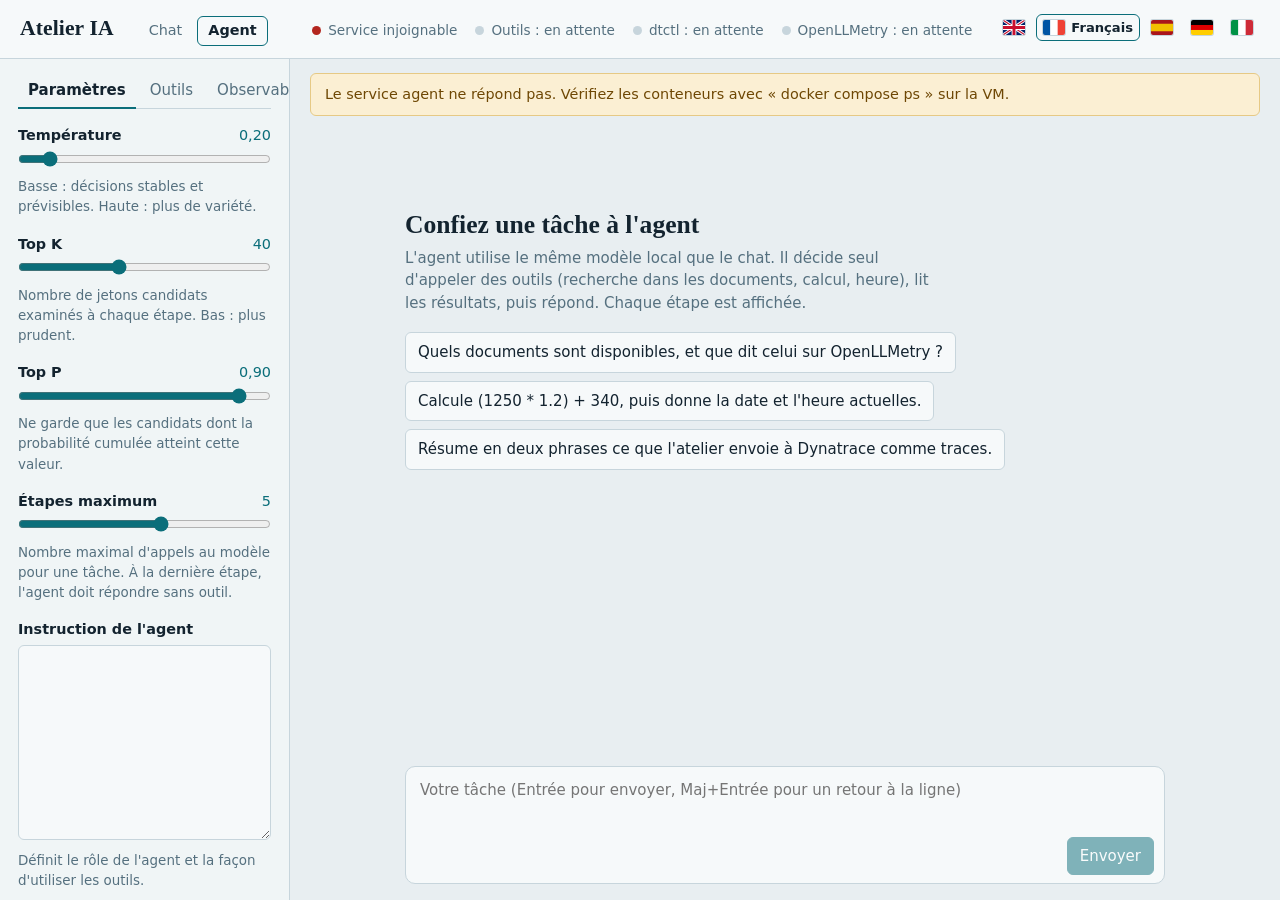
==== commit 1a7a17c7: "Improve user interface, improve agentic AI, adding dtctl and dt-evals elements" ====
--- a/stack/web/agent.html
+++ b/stack/web/agent.html
@@ -24,6 +24,11 @@
   .tool .tr.open { max-height: none; }
   .tool .wait { opacity: .75; }
   .agent .err { color: var(--err); font-family: var(--ui); font-size: .95rem; }
+  .sub { margin: 8px 0 4px; padding-left: 12px; border-left: 2px solid var(--note-line); }
+  .sub-h { margin: 0 0 4px; font-size: .74rem; font-weight: 700; text-transform: uppercase; letter-spacing: .04em; color: var(--note-ink); }
+  .sub .step .stext { font-family: var(--ui); font-size: .9rem; line-height: 1.5; }
+  .sub .tool { background: var(--panel); color: var(--ink); border-color: var(--line); }
+  .agent .warn { color: var(--warn); font-family: var(--ui); font-size: .88rem; margin: 6px 0; }
 </style>
 </head>
 <body>
@@ -37,6 +42,7 @@
   <div class="status" aria-live="polite">
     <span class="chip" id="st-model"><i class="dot"></i><span></span></span>
     <span class="chip off" id="st-tools"><i class="dot"></i><span></span></span>
+    <span class="chip off" id="st-dtctl"><i class="dot"></i><span></span></span>
     <span class="chip off" id="st-otel"><i class="dot"></i><span></span></span>
   </div>
   <div class="lang" id="lang" role="group" aria-label="Language"></div>
@@ -85,6 +91,8 @@
       <ul id="tools-list"></ul>
       <h3 class="mcp-h" id="mcp-head"></h3>
       <ul id="mcp-status"></ul>
+      <h3 class="mcp-h" id="dt-head"></h3>
+      <ul id="dt-status"></ul>
     </section>
 
     <section id="panel-obs" role="tabpanel" aria-labelledby="tab-obs" hidden>
@@ -126,11 +134,11 @@
 </div>
 
 <style>
-  #tools-list, #mcp-status { list-style: none; margin: 0; padding: 0; }
+  #tools-list, #mcp-status, #dt-status { list-style: none; margin: 0; padding: 0; }
   .mcp-h { font-size: .8rem; text-transform: uppercase; letter-spacing: .04em; color: var(--muted); margin: 18px 0 6px; }
-  #mcp-status li { padding: 5px 0; font-size: .85rem; overflow-wrap: anywhere; }
-  #mcp-status li.ko { color: var(--err); }
-  #mcp-status li.ok::before { content: "● "; color: var(--ok); }
+  #mcp-status li, #dt-status li { padding: 5px 0; font-size: .85rem; overflow-wrap: anywhere; }
+  #mcp-status li.ko, #dt-status li.ko { color: var(--err); }
+  #mcp-status li.ok::before, #dt-status li.ok::before { content: "● "; color: var(--ok); }
   #tools-list .src { font-size: .72rem; color: var(--note-ink); background: var(--note); border: 1px solid var(--note-line); border-radius: 4px; padding: 0 5px; margin-left: 6px; font-family: var(--ui); font-weight: 600; }
   #tools-list li { padding: 8px 0; border-bottom: 1px solid var(--line); font-size: .86rem; }
   #tools-list .n { font-family: ui-monospace, SFMono-Regular, Menlo, Consolas, monospace; font-weight: 700; display: block; }
@@ -144,7 +152,7 @@
 const I18N = {
   fr: {
     title: "Atelier IA", pageTitle: "Atelier IA - Agent", navChat: "Chat", navAgent: "Agent", tabsAria: "Panneau latéral",
-    tabSettings: "Paramètres", tabTools: "Outils", tabObs: "Observability", mcpNone: "Aucun fichier mcp.json : créez-le dans VS Code web (dossier {file}) pour ajouter des outils MCP.", mcpOk: "{name} : {n} outil(s) MCP", mcpKo: "{name} : {error}", mcpHead: "Serveurs MCP",
+    tabSettings: "Paramètres", tabTools: "Outils", tabObs: "Observability", stDtctlOk: "dtctl : prêt", stDtctlNoCfg: "dtctl : non configuré", stDtctlMissing: "dtctl : non installé", stDtctlWait: "dtctl : en attente", dtHead: "Dynatrace (sous-agent)", dtctlMissing: "dtctl : non installé dans cette image", dtctlNoConfig: "dtctl : non configuré ({file} introuvable)", dtctlOk: "dtctl : prêt (lecture seule)", skillsNone: "Skills : aucune ({dir})", skillsOk: "Skills : {n} ({names})", subAgent: "Sous-agent Dynatrace", warnLength: "Réponse coupée : la limite de contexte du modèle ({ctx} jetons) a été atteinte. Réduisez le nombre d'outils MCP dans mcp.json ou augmentez AGENT_NUM_CTX.", warnContext: "Contexte presque plein ({tokens} / {ctx} jetons) : le modèle risque de perdre le début du prompt ou de couper sa réponse. Réduisez les outils MCP dans mcp.json ou augmentez AGENT_NUM_CTX.", mcpNone: "Aucun fichier mcp.json : créez-le dans VS Code web (dossier {file}) pour ajouter des outils MCP.", mcpOk: "{name} : {n} outil(s) MCP", mcpKo: "{name} : {error}", mcpHead: "Serveurs MCP",
     temp: "Température", tempHint: "Basse : décisions stables et prévisibles. Haute : plus de variété.",
     topkHint: "Nombre de jetons candidats examinés à chaque étape. Bas : plus prudent.",
     toppHint: "Ne garde que les candidats dont la probabilité cumulée atteint cette valeur.",
@@ -172,7 +180,7 @@
   },
   en: {
     title: "AI Workshop", pageTitle: "AI Workshop - Agent", navChat: "Chat", navAgent: "Agent", tabsAria: "Side panel",
-    tabSettings: "Settings", tabTools: "Tools", tabObs: "Observability", mcpNone: "No mcp.json file: create it in VS Code web (folder {file}) to add MCP tools.", mcpOk: "{name}: {n} MCP tool(s)", mcpKo: "{name}: {error}", mcpHead: "MCP servers",
+    tabSettings: "Settings", tabTools: "Tools", tabObs: "Observability", stDtctlOk: "dtctl: ready", stDtctlNoCfg: "dtctl: not configured", stDtctlMissing: "dtctl: not installed", stDtctlWait: "dtctl: waiting", dtHead: "Dynatrace (sub-agent)", dtctlMissing: "dtctl: not installed in this image", dtctlNoConfig: "dtctl: not configured ({file} not found)", dtctlOk: "dtctl: ready (read-only)", skillsNone: "Skills: none ({dir})", skillsOk: "Skills: {n} ({names})", subAgent: "Dynatrace sub-agent", warnLength: "Answer cut: the model context limit ({ctx} tokens) was reached. Reduce the MCP tools in mcp.json or raise AGENT_NUM_CTX.", warnContext: "Context almost full ({tokens} / {ctx} tokens): the model may lose the start of the prompt or cut its answer. Reduce the MCP tools in mcp.json or raise AGENT_NUM_CTX.", mcpNone: "No mcp.json file: create it in VS Code web (folder {file}) to add MCP tools.", mcpOk: "{name}: {n} MCP tool(s)", mcpKo: "{name}: {error}", mcpHead: "MCP servers",
     temp: "Temperature", tempHint: "Low: stable, predictable decisions. High: more variety.",
     topkHint: "Number of candidate tokens considered at each step. Low: more cautious.",
     toppHint: "Keeps only the candidates whose cumulative probability reaches this value.",
@@ -200,7 +208,7 @@
   },
   es: {
     title: "Taller de IA", pageTitle: "Taller de IA - Agente", navChat: "Chat", navAgent: "Agente", tabsAria: "Panel lateral",
-    tabSettings: "Ajustes", tabTools: "Herramientas", tabObs: "Observability", mcpNone: "Ningún archivo mcp.json: créelo en VS Code web (carpeta {file}) para añadir herramientas MCP.", mcpOk: "{name}: {n} herramienta(s) MCP", mcpKo: "{name}: {error}", mcpHead: "Servidores MCP",
+    tabSettings: "Ajustes", tabTools: "Herramientas", tabObs: "Observability", stDtctlOk: "dtctl: listo", stDtctlNoCfg: "dtctl: sin configurar", stDtctlMissing: "dtctl: no instalado", stDtctlWait: "dtctl: en espera", dtHead: "Dynatrace (subagente)", dtctlMissing: "dtctl: no instalado en esta imagen", dtctlNoConfig: "dtctl: sin configurar ({file} no encontrado)", dtctlOk: "dtctl: listo (solo lectura)", skillsNone: "Skills: ninguna ({dir})", skillsOk: "Skills: {n} ({names})", subAgent: "Subagente Dynatrace", warnLength: "Respuesta cortada: se alcanzó el límite de contexto del modelo ({ctx} tokens). Reduzca las herramientas MCP en mcp.json o aumente AGENT_NUM_CTX.", warnContext: "Contexto casi lleno ({tokens} / {ctx} tokens): el modelo puede perder el principio del prompt o cortar su respuesta. Reduzca las herramientas MCP en mcp.json o aumente AGENT_NUM_CTX.", mcpNone: "Ningún archivo mcp.json: créelo en VS Code web (carpeta {file}) para añadir herramientas MCP.", mcpOk: "{name}: {n} herramienta(s) MCP", mcpKo: "{name}: {error}", mcpHead: "Servidores MCP",
     temp: "Temperatura", tempHint: "Baja: decisiones estables y predecibles. Alta: más variedad.",
     topkHint: "Número de tokens candidatos examinados en cada paso. Bajo: más prudente.",
     toppHint: "Conserva solo los candidatos cuya probabilidad acumulada alcanza este valor.",
@@ -228,7 +236,7 @@
   },
   de: {
     title: "KI-Workshop", pageTitle: "KI-Workshop - Agent", navChat: "Chat", navAgent: "Agent", tabsAria: "Seitenleiste",
-    tabSettings: "Einstellungen", tabTools: "Werkzeuge", tabObs: "Observability", mcpNone: "Keine mcp.json-Datei: Legen Sie sie in VS Code web an (Ordner {file}), um MCP-Werkzeuge hinzuzufügen.", mcpOk: "{name}: {n} MCP-Werkzeug(e)", mcpKo: "{name}: {error}", mcpHead: "MCP-Server",
+    tabSettings: "Einstellungen", tabTools: "Werkzeuge", tabObs: "Observability", stDtctlOk: "dtctl: bereit", stDtctlNoCfg: "dtctl: nicht konfiguriert", stDtctlMissing: "dtctl: nicht installiert", stDtctlWait: "dtctl: wartet", dtHead: "Dynatrace (Sub-Agent)", dtctlMissing: "dtctl: in diesem Image nicht installiert", dtctlNoConfig: "dtctl: nicht konfiguriert ({file} nicht gefunden)", dtctlOk: "dtctl: bereit (nur Lesezugriff)", skillsNone: "Skills: keine ({dir})", skillsOk: "Skills: {n} ({names})", subAgent: "Dynatrace-Sub-Agent", warnLength: "Antwort abgeschnitten: Das Kontextlimit des Modells ({ctx} Tokens) wurde erreicht. Reduzieren Sie die MCP-Werkzeuge in mcp.json oder erhöhen Sie AGENT_NUM_CTX.", warnContext: "Kontext fast voll ({tokens} / {ctx} Tokens): Das Modell kann den Anfang des Prompts verlieren oder seine Antwort abschneiden. Reduzieren Sie die MCP-Werkzeuge in mcp.json oder erhöhen Sie AGENT_NUM_CTX.", mcpNone: "Keine mcp.json-Datei: Legen Sie sie in VS Code web an (Ordner {file}), um MCP-Werkzeuge hinzuzufügen.", mcpOk: "{name}: {n} MCP-Werkzeug(e)", mcpKo: "{name}: {error}", mcpHead: "MCP-Server",
     temp: "Temperatur", tempHint: "Niedrig: stabile, vorhersehbare Entscheidungen. Hoch: mehr Abwechslung.",
     topkHint: "Anzahl der in jedem Schritt geprüften Kandidaten-Tokens. Niedrig: vorsichtiger.",
     toppHint: "Behält nur die Kandidaten, deren kumulierte Wahrscheinlichkeit diesen Wert erreicht.",
@@ -256,7 +264,7 @@
   },
   it: {
     title: "Laboratorio IA", pageTitle: "Laboratorio IA - Agente", navChat: "Chat", navAgent: "Agente", tabsAria: "Pannello laterale",
-    tabSettings: "Impostazioni", tabTools: "Strumenti", tabObs: "Observability", mcpNone: "Nessun file mcp.json: crealo in VS Code web (cartella {file}) per aggiungere strumenti MCP.", mcpOk: "{name}: {n} strumento/i MCP", mcpKo: "{name}: {error}", mcpHead: "Server MCP",
+    tabSettings: "Impostazioni", tabTools: "Strumenti", tabObs: "Observability", stDtctlOk: "dtctl: pronto", stDtctlNoCfg: "dtctl: non configurato", stDtctlMissing: "dtctl: non installato", stDtctlWait: "dtctl: in attesa", dtHead: "Dynatrace (sotto-agente)", dtctlMissing: "dtctl: non installato in questa immagine", dtctlNoConfig: "dtctl: non configurato ({file} non trovato)", dtctlOk: "dtctl: pronto (sola lettura)", skillsNone: "Skills: nessuna ({dir})", skillsOk: "Skills: {n} ({names})", subAgent: "Sotto-agente Dynatrace", warnLength: "Risposta troncata: è stato raggiunto il limite di contesto del modello ({ctx} token). Riduci gli strumenti MCP in mcp.json o aumenta AGENT_NUM_CTX.", warnContext: "Contesto quasi pieno ({tokens} / {ctx} token): il modello può perdere l'inizio del prompt o troncare la risposta. Riduci gli strumenti MCP in mcp.json o aumenta AGENT_NUM_CTX.", mcpNone: "Nessun file mcp.json: crealo in VS Code web (cartella {file}) per aggiungere strumenti MCP.", mcpOk: "{name}: {n} strumento/i MCP", mcpKo: "{name}: {error}", mcpHead: "Server MCP",
     temp: "Temperatura", tempHint: "Bassa: decisioni stabili e prevedibili. Alta: più varietà.",
     topkHint: "Numero di token candidati esaminati a ogni passo. Basso: più prudente.",
     toppHint: "Mantiene solo i candidati la cui probabilità cumulativa raggiunge questo valore.",
@@ -297,16 +305,34 @@
   if (!h) {
     setChip("st-model", linkDown ? "err" : "", t(linkDown ? "unreachable" : "stModelWait"));
     setChip("st-tools", "off", t("stToolsWait")); setChip("st-otel", "off", t("stOtelWait"));
+    setChip("st-dtctl", "off", t("stDtctlWait"));
     showNotice(linkDown ? t("noticeDown") : ""); $("obs-service").textContent = ""; return;
   }
   setChip("st-model", h.models_ready ? "ok" : "", t(h.models_ready ? "stModelOk" : "stModelPull", { model: h.model }));
   setChip("st-tools", "ok", t("stTools", { n: h.tools.length }));
+  const dt = h.dtctl || {};
+  if (!dt.installed) setChip("st-dtctl", "err", t("stDtctlMissing"));
+  else if (!dt.configured) setChip("st-dtctl", "", t("stDtctlNoCfg"));
+  else setChip("st-dtctl", "ok", t("stDtctlOk"));
+  $("st-dtctl").title = dt.config || "";
   setChip("st-otel", h.openllmetry ? "ok" : "off", t(h.openllmetry ? "stOtelOn" : "stOtelOff") + (h.openllmetry ? " (" + h.service + ")" : ""));
   $("obs-service").textContent = t("obsService", { service: h.service });
   showNotice(h.models_ready ? "" : t("noticePull", { model: h.model }));
   renderMcp();
 }
+function renderDt() {
+  const ul = $("dt-status"); $("dt-head").textContent = t("dtHead"); ul.innerHTML = "";
+  const add = (cls, text) => { const li = document.createElement("li"); li.className = cls; li.textContent = text; ul.append(li); };
+  const d = health && health.dtctl, k = health && health.skills;
+  if (d) {
+    if (!d.installed) add("ko", t("dtctlMissing"));
+    else if (!d.configured) add("", t("dtctlNoConfig", { file: d.config }));
+    else add("ok", t("dtctlOk"));
+  }
+  if (k) add(k.count ? "ok" : "", k.count ? t("skillsOk", { n: k.count, names: k.names.join(", ") }) : t("skillsNone", { dir: k.dir }));
+}
 function renderMcp() {
+  renderDt();
   const m = health && health.mcp, ul = $("mcp-status");
   $("mcp-head").textContent = t("mcpHead");
   ul.innerHTML = "";
@@ -340,14 +366,22 @@
   let stored = {};
   try { stored = JSON.parse(localStorage.getItem("ailab.agent.settings") || "{}"); } catch {}
   settings = { ...defaults, ...stored };
-  if (!settings.system_prompt) settings.system_prompt = defaults.system_prompt;
+  if (isDefaultPrompt(settings.system_prompt)) settings.system_prompt = defaultPrompt();
   settingsLoaded = true; paintSettings();
 }
 for (const [key, inputId, outId, digits] of FIELDS) {
   $(inputId).addEventListener("input", (e) => { settings[key] = Number(e.target.value); $(outId).textContent = i18n.num(settings[key], digits); saveSettings(); });
 }
 $("s-system").addEventListener("input", (e) => { settings.system_prompt = e.target.value; saveSettings(); });
-$("s-reset").onclick = () => { settings = { ...defaults }; paintSettings(); saveSettings(); };
+
+/* default system message / agent instruction: follows the selected language until the participant edits it */
+const allDefaultPrompts = () => [defaults.system_prompt, ...Object.values(defaults.system_prompts || {})];
+const defaultPrompt = () => (defaults.system_prompts || {})[i18n.lang] || defaults.system_prompt;
+const isDefaultPrompt = (text) => !String(text || "").trim() || allDefaultPrompts().includes(text);
+function syncPrompt() {
+  if (settingsLoaded && isDefaultPrompt(settings.system_prompt)) { settings.system_prompt = defaultPrompt(); saveSettings(); }
+}
+$("s-reset").onclick = () => { settings = { ...defaults, system_prompt: defaultPrompt() }; paintSettings(); saveSettings(); };
 
 /* ---------- tools list ---------- */
 let toolsSig = "";
@@ -358,7 +392,7 @@
     const li = document.createElement("li");
     li.innerHTML = '<span class="n"></span><span class="d"></span>';
     li.querySelector(".n").textContent = tl.name; li.querySelector(".d").textContent = tl.description;
-    if (tl.source && tl.source !== "local") { const b = document.createElement("span"); b.className = "src"; b.textContent = "MCP · " + tl.source; li.querySelector(".n").append(b); }
+    if (tl.source && tl.source !== "local") { const b = document.createElement("span"); b.className = "src"; b.textContent = tl.badge || (tl.source === "subagent" ? "sub-agent" : "MCP · " + tl.source); li.querySelector(".n").append(b); }
     ul.append(li);
   }
 }
@@ -389,15 +423,23 @@
   });
 });
 
+
+/* conversation kept while moving between the Chat and Agent pages (sessionStorage) */
+const TURNS_KEY = "ailab.agent.turns";
+let turns = [];
+try { turns = JSON.parse(sessionStorage.getItem(TURNS_KEY) || "[]").filter((x) => x.events); } catch {}
+function saveTurns() { try { sessionStorage.setItem(TURNS_KEY, JSON.stringify(turns.slice(-20))); } catch {} }
+history = turns.flatMap((x) => [{ role: "user", content: x.task }, { role: "assistant", content: x.answer }]);
+
 /* ---------- agent run ---------- */
 const scrollDown = () => { logEl.scrollTop = logEl.scrollHeight; };
 function addUser(text) { const d = document.createElement("div"); d.className = "msg user"; d.textContent = text; messages.append(d); scrollDown(); }
-function newStep(run, n) {
+function newStep(parent, n) {
   const d = document.createElement("section"); d.className = "step";
   d.innerHTML = '<p class="step-h"></p><div class="stext"></div>';
   d.querySelector(".step-h").textContent = t("stepLabel", { n });
   d.dataset.n = n; d.text = "";
-  run.querySelector(".steps").append(d); return d;
+  parent.append(d); return d;
 }
 function newToolCard(step, name, args) {
   const c = document.createElement("div"); c.className = "tool";
@@ -407,19 +449,88 @@
   const r = c.querySelector(".tr"); r.textContent = t("noResult"); r.title = t("expand"); r.onclick = () => r.classList.toggle("open");
   step.append(c); return c;
 }
+/* the result paragraph of a card (a direct child: the card of ask_dynatrace also contains the sub-agent's cards) */
+const cardResult = (card) => Array.from(card.children).find((el) => el.classList.contains("tr"));
+function makeRun() {
+  const run = document.createElement("article"); run.className = "agent";
+  run.innerHTML = '<div class="steps"></div>' + '<p class="thinking"></p><p class="meta"></p>';
+  return run;
+}
+
+/* One state per run. Events come from the API ("agent" is "main" or "dynatrace"); the same handler replays the
+   saved events when the page is restored. The sub-agent activity is drawn inside the ask_dynatrace card. */
+function newRunState(run) {
+  return { run, steps: run.querySelector(".steps"), main: { step: null, card: null },
+    sub: { step: null, card: null, box: null }, final: null };
+}
+function handleEvent(st, ev, j) {
+  const isSub = j.agent === "dynatrace", who = isSub ? st.sub : st.main;
+  if (ev === "step") {
+    if (isSub) {
+      if (!st.sub.box && st.main.card) {
+        const box = document.createElement("div"); box.className = "sub";
+        box.innerHTML = '<p class="sub-h"></p>'; box.querySelector(".sub-h").textContent = t("subAgent");
+        st.main.card.insertBefore(box, cardResult(st.main.card)); st.sub.box = box;
+      }
+      who.step = newStep(st.sub.box || st.steps, j.n);
+    } else {
+      who.step = newStep(st.steps, j.n); st.sub = { step: null, card: null, box: null };
+    }
+  }
+  else if (ev === "token" && who.step) { who.step.text += j.text; who.step.querySelector(".stext").innerHTML = md(who.step.text); }
+  else if (ev === "tool_call" && who.step) { who.step.classList.add("thought"); who.card = newToolCard(who.step, j.name, j.args); }
+  else if (ev === "tool_result" && who.card) { const r = cardResult(who.card); r.classList.remove("wait"); r.textContent = j.result; }
+  else if (ev === "warning") {
+    const p = document.createElement("p"); p.className = "warn";
+    p.textContent = j.code === "length" ? t("warnLength", { ctx: j.ctx }) : t("warnContext", { tokens: j.tokens, ctx: j.ctx });
+    st.steps.append(p);
+  }
+  else if (ev === "error") { const p = document.createElement("p"); p.className = "err"; p.textContent = j.text; st.steps.append(p); }
+  else if (ev === "done") st.final = j;
+}
+/* the last main step without tool call is the answer */
+function finalizeRun(st) {
+  const steps = Array.from(st.steps.children).filter((el) => el.classList.contains("step"));
+  const last = steps[steps.length - 1];
+  if (last && !last.querySelector(".tool")) { last.classList.add("final"); return last.text; }
+  return "";
+}
+const metaText = (m) => t("metaDone", { steps: m.steps, n: m.tokens, total: m.total_s,
+  t: i18n.num(m.temperature, 2), k: m.top_k, p: i18n.num(m.top_p, 2) });
+
+function renderTurn(turn) {
+  addUser(turn.task);
+  const run = makeRun();
+  run.querySelector(".thinking").remove();
+  const st = newRunState(run);
+  for (const [ev, j] of turn.events) handleEvent(st, ev, j);
+  finalizeRun(st);
+  if (turn.meta) run.querySelector(".meta").textContent = metaText(turn.meta);
+  messages.append(run);
+}
+function restoreTurns() {
+  if (!turns.length) return;
+  const empty = $("empty"); if (empty) empty.remove();
+  turns.forEach(renderTurn);
+}
 
 async function ask(task) {
   if (busy || !task.trim()) return;
   busy = true; updateSend();
   const empty = $("empty"); if (empty) empty.remove();
   addUser(task);
-  const run = document.createElement("article"); run.className = "agent";
-  run.innerHTML = '<div class="steps"></div><p class="thinking"></p><p class="meta"></p>';
+  const run = makeRun(), st = newRunState(run), saved = [];
   run.querySelector(".thinking").textContent = t("running");
   messages.append(run); scrollDown();
   const thinking = run.querySelector(".thinking"), meta = run.querySelector(".meta");
   const used = { ...settings };
-  let step = null, finalText = "", errored = false, final = null, lastCard = null;
+  let finalText = "", errored = false;
+  // events are kept (consecutive tokens merged) so the run can be replayed when the page is reopened
+  const record = (ev, j) => {
+    const last = saved[saved.length - 1];
+    if (ev === "token" && last && last[0] === "token" && last[1].agent === j.agent) last[1].text += j.text;
+    else saved.push([ev, { ...j }]);
+  };
 
   try {
     const res = await fetch(API + "/api/chat", {
@@ -441,30 +552,25 @@
         for (const line of raw.split("\n")) { if (line.startsWith("event:")) ev = line.slice(6).trim(); else if (line.startsWith("data:")) data += line.slice(5).trim(); }
         if (!data) continue;
         const j = JSON.parse(data);
-        if (ev === "step") { step = newStep(run, j.n); }
-        else if (ev === "token" && step) { step.text += j.text; step.querySelector(".stext").innerHTML = md(step.text); }
-        else if (ev === "tool_call" && step) { step.classList.add("thought"); lastCard = newToolCard(step, j.name, j.args); }
-        else if (ev === "tool_result" && lastCard) {
-          const r = lastCard.querySelector(".tr"); r.classList.remove("wait"); r.textContent = j.result;
-        }
-        else if (ev === "done") final = j;
-        else if (ev === "error") { errored = true; const p = document.createElement("p"); p.className = "err"; p.textContent = j.text; run.querySelector(".steps").append(p); }
-        scrollDown();
+        if (ev === "error") errored = true;
+        record(ev, j); handleEvent(st, ev, j); scrollDown();
       }
     }
-    // the last step without tool call is the answer
-    const steps = run.querySelectorAll(".step");
-    const last = steps[steps.length - 1];
-    if (last && !last.querySelector(".tool")) { last.classList.add("final"); finalText = last.text; }
-    if (final) meta.textContent = t("metaDone", { steps: final.steps, n: final.tokens, total: final.total_s,
-      t: i18n.num(used.temperature, 2), k: used.top_k, p: i18n.num(used.top_p, 2) });
-    if (!finalText && !errored) { const p = document.createElement("p"); p.textContent = t("nothing"); run.querySelector(".steps").append(p); }
+    finalText = finalizeRun(st);
+    if (st.final) meta.textContent = metaText({ ...st.final, temperature: used.temperature, top_k: used.top_k, top_p: used.top_p });
+    if (!finalText && !errored) { const p = document.createElement("p"); p.textContent = t("nothing"); st.steps.append(p); }
   } catch (err) {
     errored = true;
-    const p = document.createElement("p"); p.className = "err"; p.textContent = err.message; run.querySelector(".steps").append(p);
+    const p = document.createElement("p"); p.className = "err"; p.textContent = err.message; st.steps.append(p);
   }
   thinking.remove();
-  if (!errored && finalText) history.push({ role: "user", content: task }, { role: "assistant", content: finalText });
+  if (!errored && finalText) {
+    history.push({ role: "user", content: task }, { role: "assistant", content: finalText });
+    turns.push({ task, answer: finalText, events: saved,
+      meta: st.final && { steps: st.final.steps, tokens: st.final.tokens, total_s: st.final.total_s,
+        temperature: used.temperature, top_k: used.top_k, top_p: used.top_p } });
+    saveTurns();
+  }
   busy = false; updateSend(); qEl.focus();
 }
 
@@ -473,7 +579,8 @@
 document.querySelectorAll(".starters button").forEach((b) => b.addEventListener("click", () => ask(b.textContent)));
 
 /* ---------- language ---------- */
-i18n.switcher("lang", () => { renderStatus(); renderMcp(); paintSettings(); document.querySelectorAll(".thinking").forEach((el) => { el.textContent = t("running"); }); });
+i18n.switcher("lang", () => { renderStatus(); renderMcp(); syncPrompt(); paintSettings(); document.querySelectorAll(".thinking").forEach((el) => { el.textContent = t("running"); }); });
+restoreTurns();
 i18n.apply(); renderStatus(); paintSettings();
 refreshHealth();
 setInterval(refreshHealth, 5000);
--- a/stack/web/common.css
+++ b/stack/web/common.css
@@ -118,6 +118,7 @@
     flex: 1; margin: 0; overflow: auto; padding: 12px 14px; border-radius: 8px; border: 1px solid var(--line);
     background: var(--panel); font-family: ui-monospace, SFMono-Regular, Menlo, Consolas, monospace; font-size: .82rem; line-height: 1.5; tab-size: 4;
   }
+  .chat[hidden] { display: none; }   /* .chat sets display:flex, which would override [hidden] */
   .chat { display: flex; flex-direction: column; min-height: 0; min-width: 0; }
   .notice {
     margin: 14px 20px 0; padding: 10px 14px; border-radius: 6px;
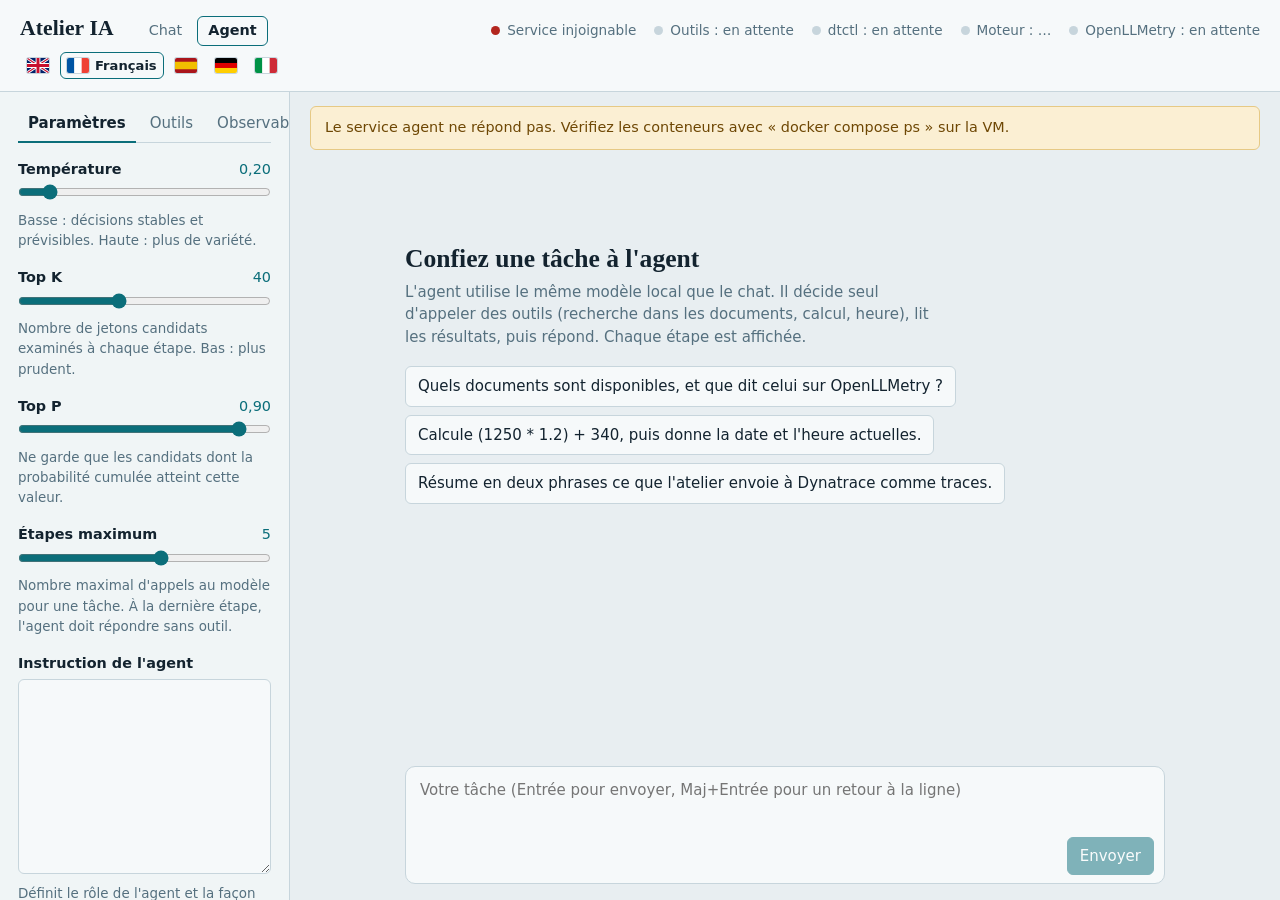
==== commit 74cf3870: "Langchain agent framework support" ====
--- a/stack/web/agent.html
+++ b/stack/web/agent.html
@@ -43,6 +43,7 @@
     <span class="chip" id="st-model"><i class="dot"></i><span></span></span>
     <span class="chip off" id="st-tools"><i class="dot"></i><span></span></span>
     <span class="chip off" id="st-dtctl"><i class="dot"></i><span></span></span>
+    <span class="chip off" id="st-fw"><i class="dot"></i><span></span></span>
     <span class="chip off" id="st-otel"><i class="dot"></i><span></span></span>
   </div>
   <div class="lang" id="lang" role="group" aria-label="Language"></div>
@@ -152,7 +153,7 @@
 const I18N = {
   fr: {
     title: "Atelier IA", pageTitle: "Atelier IA - Agent", navChat: "Chat", navAgent: "Agent", tabsAria: "Panneau latéral",
-    tabSettings: "Paramètres", tabTools: "Outils", tabObs: "Observability", stDtctlOk: "dtctl : prêt", stDtctlNoCfg: "dtctl : non configuré", stDtctlMissing: "dtctl : non installé", stDtctlWait: "dtctl : en attente", dtHead: "Dynatrace (sous-agent)", dtctlMissing: "dtctl : non installé dans cette image", dtctlNoConfig: "dtctl : non configuré ({file} introuvable)", dtctlOk: "dtctl : prêt (lecture seule)", skillsNone: "Skills : aucune ({dir})", skillsOk: "Skills : {n} ({names})", subAgent: "Sous-agent Dynatrace", warnLength: "Réponse coupée : la limite de contexte du modèle ({ctx} jetons) a été atteinte. Réduisez le nombre d'outils MCP dans mcp.json ou augmentez AGENT_NUM_CTX.", warnContext: "Contexte presque plein ({tokens} / {ctx} jetons) : le modèle risque de perdre le début du prompt ou de couper sa réponse. Réduisez les outils MCP dans mcp.json ou augmentez AGENT_NUM_CTX.", mcpNone: "Aucun fichier mcp.json : créez-le dans VS Code web (dossier {file}) pour ajouter des outils MCP.", mcpOk: "{name} : {n} outil(s) MCP", mcpKo: "{name} : {error}", mcpHead: "Serveurs MCP",
+    tabSettings: "Paramètres", tabTools: "Outils", tabObs: "Observability", stFramework: "Moteur : {name}", stDtctlOk: "dtctl : prêt", stDtctlNoCfg: "dtctl : non configuré", stDtctlMissing: "dtctl : non installé", stDtctlWait: "dtctl : en attente", dtHead: "Dynatrace (sous-agent)", dtctlMissing: "dtctl : non installé dans cette image", dtctlNoConfig: "dtctl : non configuré ({file} introuvable)", dtctlOk: "dtctl : prêt (lecture seule)", skillsNone: "Skills : aucune ({dir})", skillsOk: "Skills : {n} ({names})", subAgent: "Sous-agent Dynatrace", warnLength: "Réponse coupée : la limite de contexte du modèle ({ctx} jetons) a été atteinte. Réduisez le nombre d'outils MCP dans mcp.json ou augmentez AGENT_NUM_CTX.", warnContext: "Contexte presque plein ({tokens} / {ctx} jetons) : le modèle risque de perdre le début du prompt ou de couper sa réponse. Réduisez les outils MCP dans mcp.json ou augmentez AGENT_NUM_CTX.", mcpNone: "Aucun fichier mcp.json : créez-le dans VS Code web (dossier {file}) pour ajouter des outils MCP.", mcpOk: "{name} : {n} outil(s) MCP", mcpKo: "{name} : {error}", mcpHead: "Serveurs MCP",
     temp: "Température", tempHint: "Basse : décisions stables et prévisibles. Haute : plus de variété.",
     topkHint: "Nombre de jetons candidats examinés à chaque étape. Bas : plus prudent.",
     toppHint: "Ne garde que les candidats dont la probabilité cumulée atteint cette valeur.",
@@ -180,7 +181,7 @@
   },
   en: {
     title: "AI Workshop", pageTitle: "AI Workshop - Agent", navChat: "Chat", navAgent: "Agent", tabsAria: "Side panel",
-    tabSettings: "Settings", tabTools: "Tools", tabObs: "Observability", stDtctlOk: "dtctl: ready", stDtctlNoCfg: "dtctl: not configured", stDtctlMissing: "dtctl: not installed", stDtctlWait: "dtctl: waiting", dtHead: "Dynatrace (sub-agent)", dtctlMissing: "dtctl: not installed in this image", dtctlNoConfig: "dtctl: not configured ({file} not found)", dtctlOk: "dtctl: ready (read-only)", skillsNone: "Skills: none ({dir})", skillsOk: "Skills: {n} ({names})", subAgent: "Dynatrace sub-agent", warnLength: "Answer cut: the model context limit ({ctx} tokens) was reached. Reduce the MCP tools in mcp.json or raise AGENT_NUM_CTX.", warnContext: "Context almost full ({tokens} / {ctx} tokens): the model may lose the start of the prompt or cut its answer. Reduce the MCP tools in mcp.json or raise AGENT_NUM_CTX.", mcpNone: "No mcp.json file: create it in VS Code web (folder {file}) to add MCP tools.", mcpOk: "{name}: {n} MCP tool(s)", mcpKo: "{name}: {error}", mcpHead: "MCP servers",
+    tabSettings: "Settings", tabTools: "Tools", tabObs: "Observability", stFramework: "Engine: {name}", stDtctlOk: "dtctl: ready", stDtctlNoCfg: "dtctl: not configured", stDtctlMissing: "dtctl: not installed", stDtctlWait: "dtctl: waiting", dtHead: "Dynatrace (sub-agent)", dtctlMissing: "dtctl: not installed in this image", dtctlNoConfig: "dtctl: not configured ({file} not found)", dtctlOk: "dtctl: ready (read-only)", skillsNone: "Skills: none ({dir})", skillsOk: "Skills: {n} ({names})", subAgent: "Dynatrace sub-agent", warnLength: "Answer cut: the model context limit ({ctx} tokens) was reached. Reduce the MCP tools in mcp.json or raise AGENT_NUM_CTX.", warnContext: "Context almost full ({tokens} / {ctx} tokens): the model may lose the start of the prompt or cut its answer. Reduce the MCP tools in mcp.json or raise AGENT_NUM_CTX.", mcpNone: "No mcp.json file: create it in VS Code web (folder {file}) to add MCP tools.", mcpOk: "{name}: {n} MCP tool(s)", mcpKo: "{name}: {error}", mcpHead: "MCP servers",
     temp: "Temperature", tempHint: "Low: stable, predictable decisions. High: more variety.",
     topkHint: "Number of candidate tokens considered at each step. Low: more cautious.",
     toppHint: "Keeps only the candidates whose cumulative probability reaches this value.",
@@ -208,7 +209,7 @@
   },
   es: {
     title: "Taller de IA", pageTitle: "Taller de IA - Agente", navChat: "Chat", navAgent: "Agente", tabsAria: "Panel lateral",
-    tabSettings: "Ajustes", tabTools: "Herramientas", tabObs: "Observability", stDtctlOk: "dtctl: listo", stDtctlNoCfg: "dtctl: sin configurar", stDtctlMissing: "dtctl: no instalado", stDtctlWait: "dtctl: en espera", dtHead: "Dynatrace (subagente)", dtctlMissing: "dtctl: no instalado en esta imagen", dtctlNoConfig: "dtctl: sin configurar ({file} no encontrado)", dtctlOk: "dtctl: listo (solo lectura)", skillsNone: "Skills: ninguna ({dir})", skillsOk: "Skills: {n} ({names})", subAgent: "Subagente Dynatrace", warnLength: "Respuesta cortada: se alcanzó el límite de contexto del modelo ({ctx} tokens). Reduzca las herramientas MCP en mcp.json o aumente AGENT_NUM_CTX.", warnContext: "Contexto casi lleno ({tokens} / {ctx} tokens): el modelo puede perder el principio del prompt o cortar su respuesta. Reduzca las herramientas MCP en mcp.json o aumente AGENT_NUM_CTX.", mcpNone: "Ningún archivo mcp.json: créelo en VS Code web (carpeta {file}) para añadir herramientas MCP.", mcpOk: "{name}: {n} herramienta(s) MCP", mcpKo: "{name}: {error}", mcpHead: "Servidores MCP",
+    tabSettings: "Ajustes", tabTools: "Herramientas", tabObs: "Observability", stFramework: "Motor: {name}", stDtctlOk: "dtctl: listo", stDtctlNoCfg: "dtctl: sin configurar", stDtctlMissing: "dtctl: no instalado", stDtctlWait: "dtctl: en espera", dtHead: "Dynatrace (subagente)", dtctlMissing: "dtctl: no instalado en esta imagen", dtctlNoConfig: "dtctl: sin configurar ({file} no encontrado)", dtctlOk: "dtctl: listo (solo lectura)", skillsNone: "Skills: ninguna ({dir})", skillsOk: "Skills: {n} ({names})", subAgent: "Subagente Dynatrace", warnLength: "Respuesta cortada: se alcanzó el límite de contexto del modelo ({ctx} tokens). Reduzca las herramientas MCP en mcp.json o aumente AGENT_NUM_CTX.", warnContext: "Contexto casi lleno ({tokens} / {ctx} tokens): el modelo puede perder el principio del prompt o cortar su respuesta. Reduzca las herramientas MCP en mcp.json o aumente AGENT_NUM_CTX.", mcpNone: "Ningún archivo mcp.json: créelo en VS Code web (carpeta {file}) para añadir herramientas MCP.", mcpOk: "{name}: {n} herramienta(s) MCP", mcpKo: "{name}: {error}", mcpHead: "Servidores MCP",
     temp: "Temperatura", tempHint: "Baja: decisiones estables y predecibles. Alta: más variedad.",
     topkHint: "Número de tokens candidatos examinados en cada paso. Bajo: más prudente.",
     toppHint: "Conserva solo los candidatos cuya probabilidad acumulada alcanza este valor.",
@@ -236,7 +237,7 @@
   },
   de: {
     title: "KI-Workshop", pageTitle: "KI-Workshop - Agent", navChat: "Chat", navAgent: "Agent", tabsAria: "Seitenleiste",
-    tabSettings: "Einstellungen", tabTools: "Werkzeuge", tabObs: "Observability", stDtctlOk: "dtctl: bereit", stDtctlNoCfg: "dtctl: nicht konfiguriert", stDtctlMissing: "dtctl: nicht installiert", stDtctlWait: "dtctl: wartet", dtHead: "Dynatrace (Sub-Agent)", dtctlMissing: "dtctl: in diesem Image nicht installiert", dtctlNoConfig: "dtctl: nicht konfiguriert ({file} nicht gefunden)", dtctlOk: "dtctl: bereit (nur Lesezugriff)", skillsNone: "Skills: keine ({dir})", skillsOk: "Skills: {n} ({names})", subAgent: "Dynatrace-Sub-Agent", warnLength: "Antwort abgeschnitten: Das Kontextlimit des Modells ({ctx} Tokens) wurde erreicht. Reduzieren Sie die MCP-Werkzeuge in mcp.json oder erhöhen Sie AGENT_NUM_CTX.", warnContext: "Kontext fast voll ({tokens} / {ctx} Tokens): Das Modell kann den Anfang des Prompts verlieren oder seine Antwort abschneiden. Reduzieren Sie die MCP-Werkzeuge in mcp.json oder erhöhen Sie AGENT_NUM_CTX.", mcpNone: "Keine mcp.json-Datei: Legen Sie sie in VS Code web an (Ordner {file}), um MCP-Werkzeuge hinzuzufügen.", mcpOk: "{name}: {n} MCP-Werkzeug(e)", mcpKo: "{name}: {error}", mcpHead: "MCP-Server",
+    tabSettings: "Einstellungen", tabTools: "Werkzeuge", tabObs: "Observability", stFramework: "Engine: {name}", stDtctlOk: "dtctl: bereit", stDtctlNoCfg: "dtctl: nicht konfiguriert", stDtctlMissing: "dtctl: nicht installiert", stDtctlWait: "dtctl: wartet", dtHead: "Dynatrace (Sub-Agent)", dtctlMissing: "dtctl: in diesem Image nicht installiert", dtctlNoConfig: "dtctl: nicht konfiguriert ({file} nicht gefunden)", dtctlOk: "dtctl: bereit (nur Lesezugriff)", skillsNone: "Skills: keine ({dir})", skillsOk: "Skills: {n} ({names})", subAgent: "Dynatrace-Sub-Agent", warnLength: "Antwort abgeschnitten: Das Kontextlimit des Modells ({ctx} Tokens) wurde erreicht. Reduzieren Sie die MCP-Werkzeuge in mcp.json oder erhöhen Sie AGENT_NUM_CTX.", warnContext: "Kontext fast voll ({tokens} / {ctx} Tokens): Das Modell kann den Anfang des Prompts verlieren oder seine Antwort abschneiden. Reduzieren Sie die MCP-Werkzeuge in mcp.json oder erhöhen Sie AGENT_NUM_CTX.", mcpNone: "Keine mcp.json-Datei: Legen Sie sie in VS Code web an (Ordner {file}), um MCP-Werkzeuge hinzuzufügen.", mcpOk: "{name}: {n} MCP-Werkzeug(e)", mcpKo: "{name}: {error}", mcpHead: "MCP-Server",
     temp: "Temperatur", tempHint: "Niedrig: stabile, vorhersehbare Entscheidungen. Hoch: mehr Abwechslung.",
     topkHint: "Anzahl der in jedem Schritt geprüften Kandidaten-Tokens. Niedrig: vorsichtiger.",
     toppHint: "Behält nur die Kandidaten, deren kumulierte Wahrscheinlichkeit diesen Wert erreicht.",
@@ -264,7 +265,7 @@
   },
   it: {
     title: "Laboratorio IA", pageTitle: "Laboratorio IA - Agente", navChat: "Chat", navAgent: "Agente", tabsAria: "Pannello laterale",
-    tabSettings: "Impostazioni", tabTools: "Strumenti", tabObs: "Observability", stDtctlOk: "dtctl: pronto", stDtctlNoCfg: "dtctl: non configurato", stDtctlMissing: "dtctl: non installato", stDtctlWait: "dtctl: in attesa", dtHead: "Dynatrace (sotto-agente)", dtctlMissing: "dtctl: non installato in questa immagine", dtctlNoConfig: "dtctl: non configurato ({file} non trovato)", dtctlOk: "dtctl: pronto (sola lettura)", skillsNone: "Skills: nessuna ({dir})", skillsOk: "Skills: {n} ({names})", subAgent: "Sotto-agente Dynatrace", warnLength: "Risposta troncata: è stato raggiunto il limite di contesto del modello ({ctx} token). Riduci gli strumenti MCP in mcp.json o aumenta AGENT_NUM_CTX.", warnContext: "Contesto quasi pieno ({tokens} / {ctx} token): il modello può perdere l'inizio del prompt o troncare la risposta. Riduci gli strumenti MCP in mcp.json o aumenta AGENT_NUM_CTX.", mcpNone: "Nessun file mcp.json: crealo in VS Code web (cartella {file}) per aggiungere strumenti MCP.", mcpOk: "{name}: {n} strumento/i MCP", mcpKo: "{name}: {error}", mcpHead: "Server MCP",
+    tabSettings: "Impostazioni", tabTools: "Strumenti", tabObs: "Observability", stFramework: "Motore: {name}", stDtctlOk: "dtctl: pronto", stDtctlNoCfg: "dtctl: non configurato", stDtctlMissing: "dtctl: non installato", stDtctlWait: "dtctl: in attesa", dtHead: "Dynatrace (sotto-agente)", dtctlMissing: "dtctl: non installato in questa immagine", dtctlNoConfig: "dtctl: non configurato ({file} non trovato)", dtctlOk: "dtctl: pronto (sola lettura)", skillsNone: "Skills: nessuna ({dir})", skillsOk: "Skills: {n} ({names})", subAgent: "Sotto-agente Dynatrace", warnLength: "Risposta troncata: è stato raggiunto il limite di contesto del modello ({ctx} token). Riduci gli strumenti MCP in mcp.json o aumenta AGENT_NUM_CTX.", warnContext: "Contesto quasi pieno ({tokens} / {ctx} token): il modello può perdere l'inizio del prompt o troncare la risposta. Riduci gli strumenti MCP in mcp.json o aumenta AGENT_NUM_CTX.", mcpNone: "Nessun file mcp.json: crealo in VS Code web (cartella {file}) per aggiungere strumenti MCP.", mcpOk: "{name}: {n} strumento/i MCP", mcpKo: "{name}: {error}", mcpHead: "Server MCP",
     temp: "Temperatura", tempHint: "Bassa: decisioni stabili e prevedibili. Alta: più varietà.",
     topkHint: "Numero di token candidati esaminati a ogni passo. Basso: più prudente.",
     toppHint: "Mantiene solo i candidati la cui probabilità cumulativa raggiunge questo valore.",
@@ -305,7 +306,7 @@
   if (!h) {
     setChip("st-model", linkDown ? "err" : "", t(linkDown ? "unreachable" : "stModelWait"));
     setChip("st-tools", "off", t("stToolsWait")); setChip("st-otel", "off", t("stOtelWait"));
-    setChip("st-dtctl", "off", t("stDtctlWait"));
+    setChip("st-dtctl", "off", t("stDtctlWait")); setChip("st-fw", "off", t("stFramework", { name: "…" }));
     showNotice(linkDown ? t("noticeDown") : ""); $("obs-service").textContent = ""; return;
   }
   setChip("st-model", h.models_ready ? "ok" : "", t(h.models_ready ? "stModelOk" : "stModelPull", { model: h.model }));
@@ -315,6 +316,7 @@
   else if (!dt.configured) setChip("st-dtctl", "", t("stDtctlNoCfg"));
   else setChip("st-dtctl", "ok", t("stDtctlOk"));
   $("st-dtctl").title = dt.config || "";
+  setChip("st-fw", "ok", t("stFramework", { name: h.framework === "langchain" ? "LangChain" : "Python" }));
   setChip("st-otel", h.openllmetry ? "ok" : "off", t(h.openllmetry ? "stOtelOn" : "stOtelOff") + (h.openllmetry ? " (" + h.service + ")" : ""));
   $("obs-service").textContent = t("obsService", { service: h.service });
   showNotice(h.models_ready ? "" : t("noticePull", { model: h.model }));
@@ -460,8 +462,8 @@
 /* One state per run. Events come from the API ("agent" is "main" or "dynatrace"); the same handler replays the
    saved events when the page is restored. The sub-agent activity is drawn inside the ask_dynatrace card. */
 function newRunState(run) {
-  return { run, steps: run.querySelector(".steps"), main: { step: null, card: null },
-    sub: { step: null, card: null, box: null }, final: null };
+  return { run, steps: run.querySelector(".steps"), main: { step: null, card: null, cards: {} },
+    sub: { step: null, card: null, box: null, cards: {} }, final: null };
 }
 function handleEvent(st, ev, j) {
   const isSub = j.agent === "dynatrace", who = isSub ? st.sub : st.main;
@@ -474,12 +476,14 @@
       }
       who.step = newStep(st.sub.box || st.steps, j.n);
     } else {
-      who.step = newStep(st.steps, j.n); st.sub = { step: null, card: null, box: null };
+      who.step = newStep(st.steps, j.n); st.sub = { step: null, card: null, box: null, cards: {} };
     }
   }
   else if (ev === "token" && who.step) { who.step.text += j.text; who.step.querySelector(".stext").innerHTML = md(who.step.text); }
-  else if (ev === "tool_call" && who.step) { who.step.classList.add("thought"); who.card = newToolCard(who.step, j.name, j.args); }
-  else if (ev === "tool_result" && who.card) { const r = cardResult(who.card); r.classList.remove("wait"); r.textContent = j.result; }
+  else if (ev === "tool_call" && who.step) { who.step.classList.add("thought"); who.card = newToolCard(who.step, j.name, j.args); if (j.id) who.cards[j.id] = who.card; }
+  else if (ev === "tool_result" && (who.card || who.cards[j.id])) {
+    const r = cardResult((j.id && who.cards[j.id]) || who.card); r.classList.remove("wait"); r.textContent = j.result;
+  }
   else if (ev === "warning") {
     const p = document.createElement("p"); p.className = "warn";
     p.textContent = j.code === "length" ? t("warnLength", { ctx: j.ctx }) : t("warnContext", { tokens: j.tokens, ctx: j.ctx });
